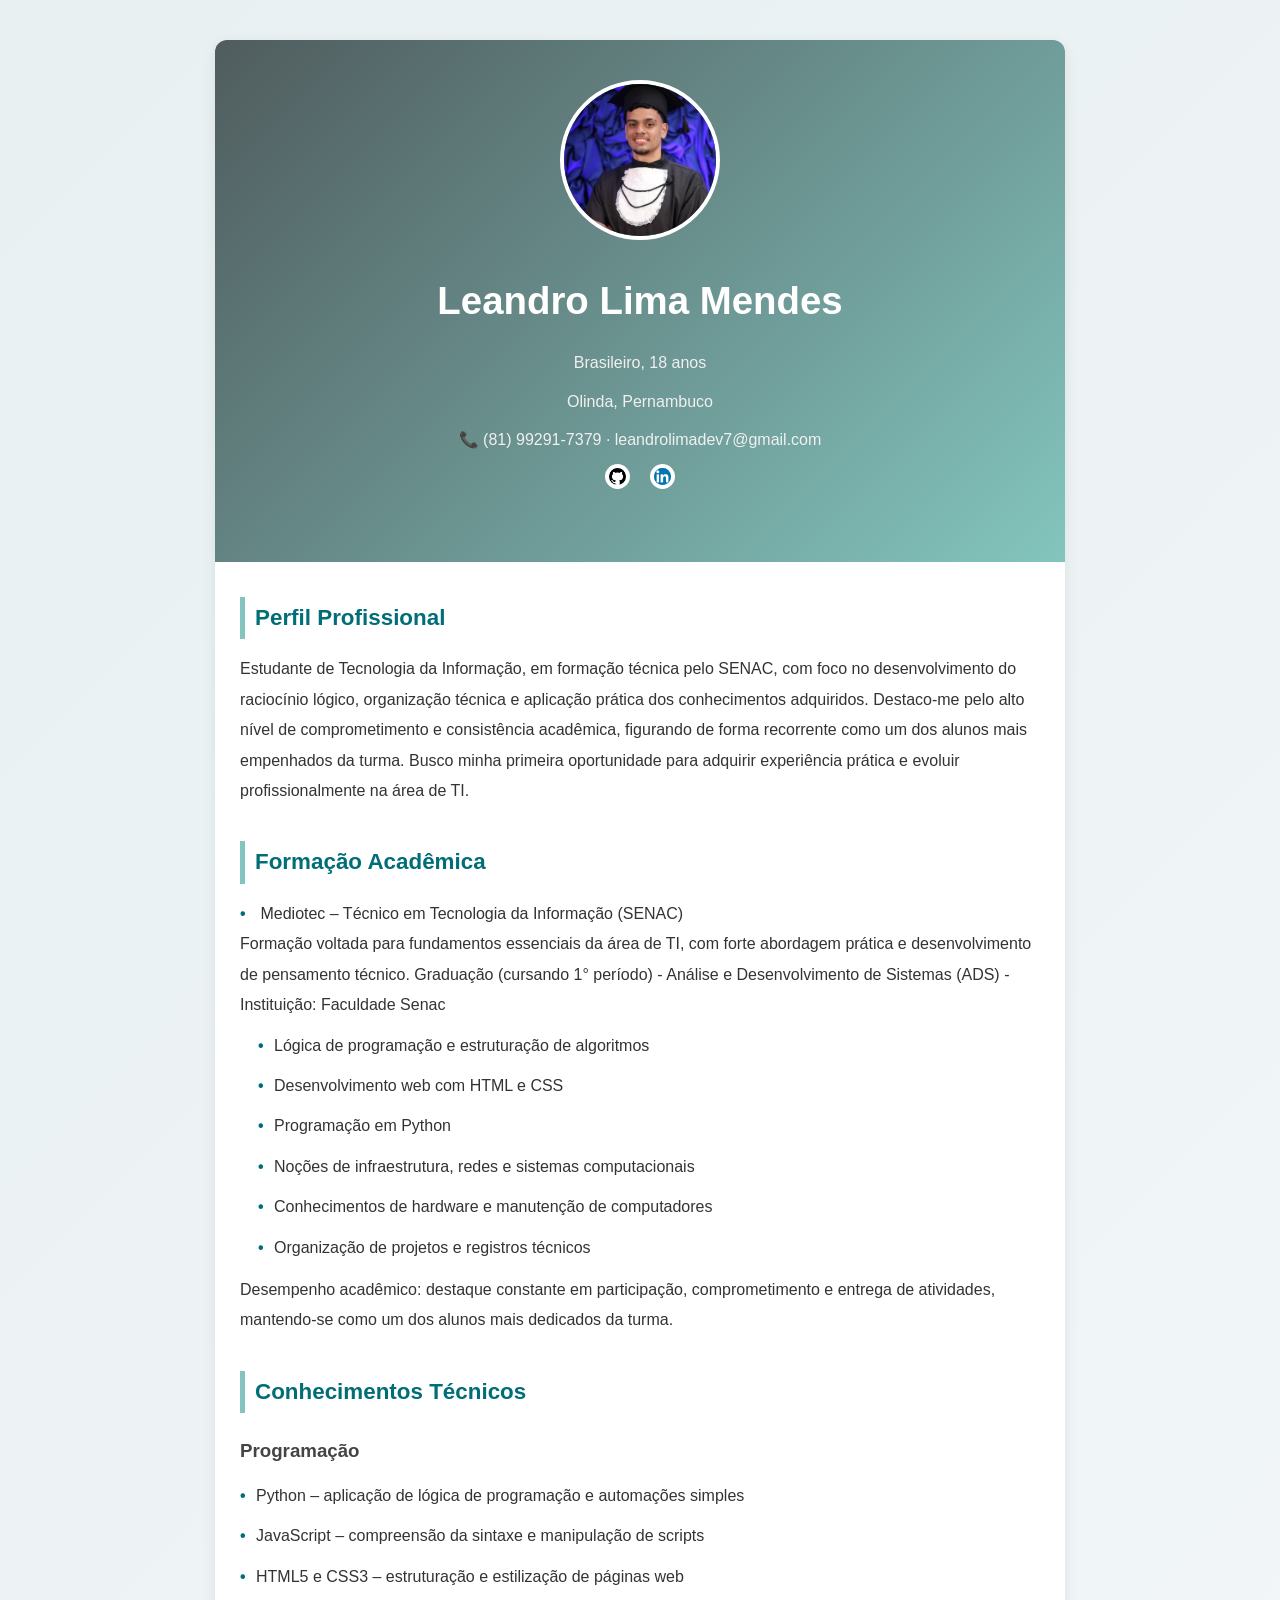
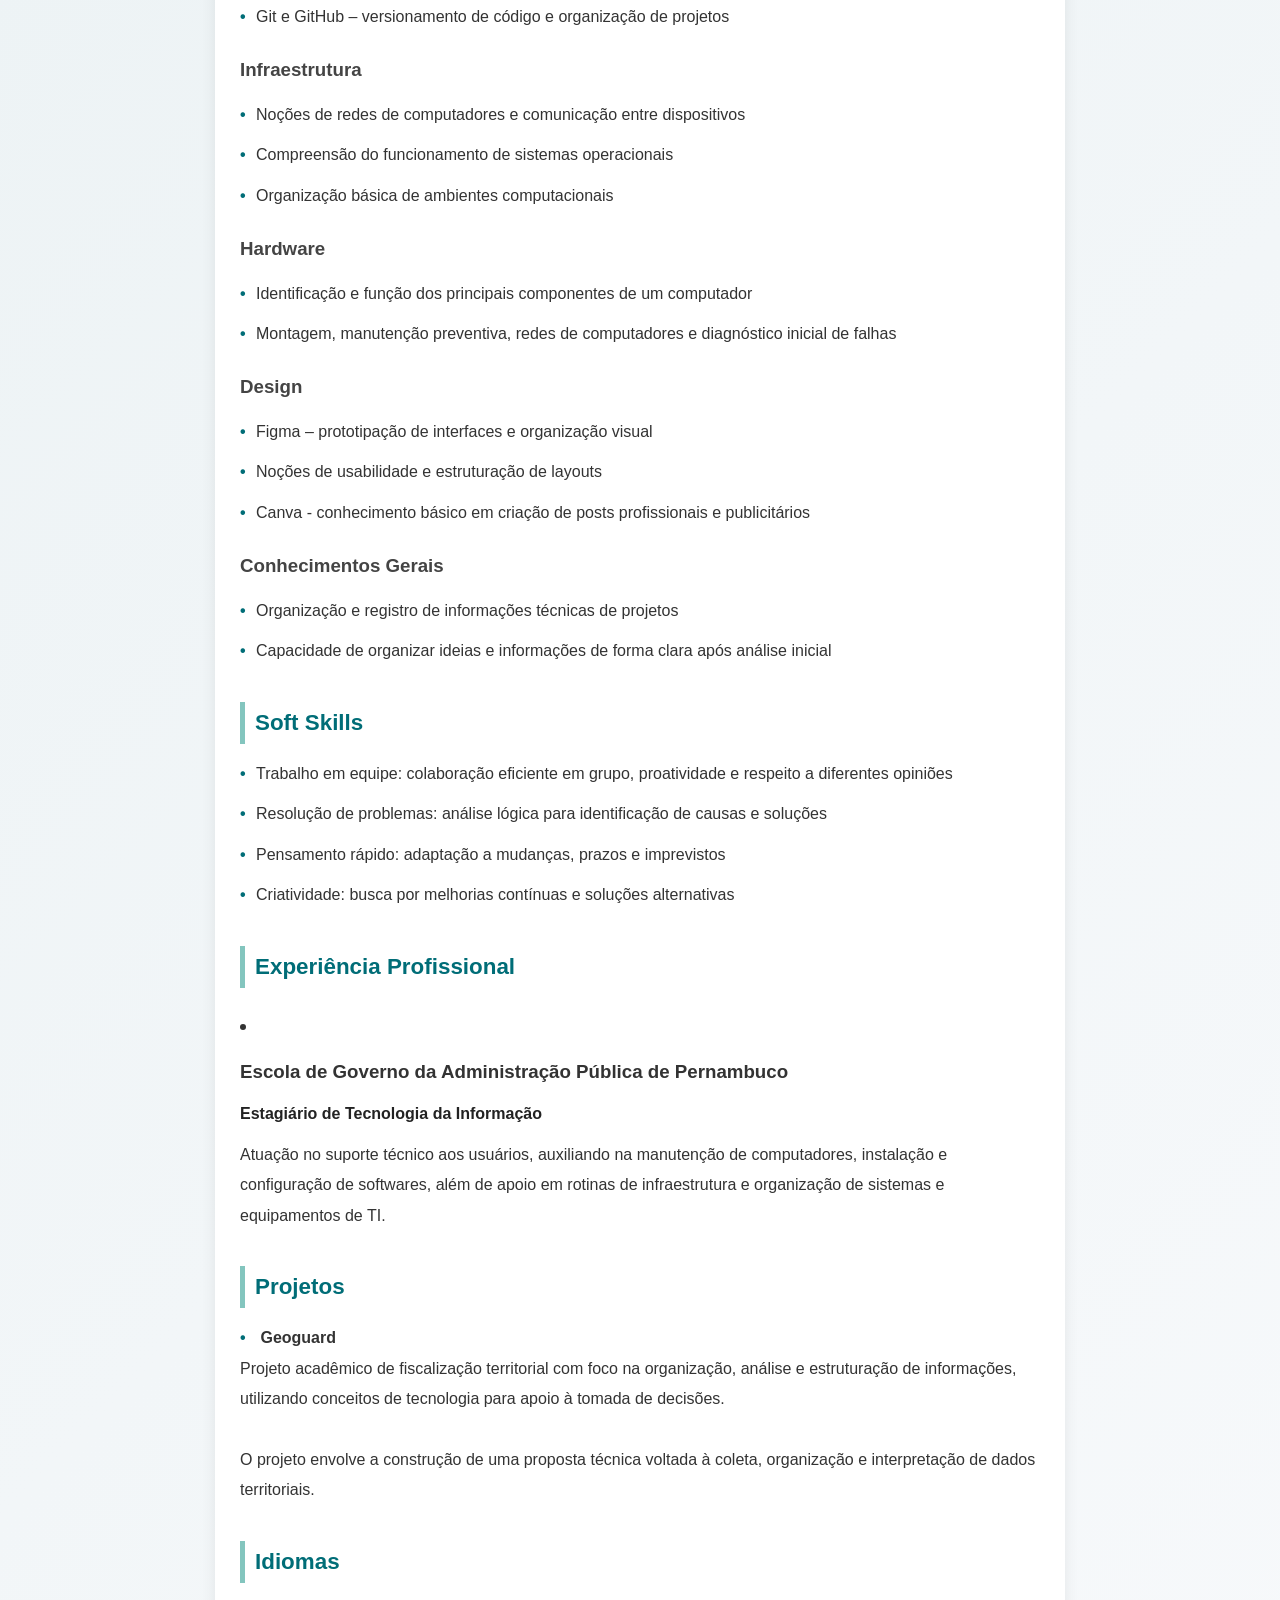
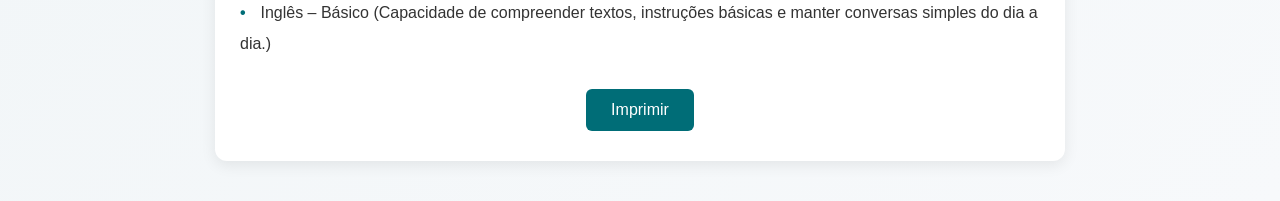
==== index.html @ 8a395a92 "Add files via upload" ====
<!DOCTYPE html>
<html lang="pt-br">
<head>
    <meta charset="UTF-8">
    <meta name="viewport" content="width=device-width, initial-scale=1.0">
    <title>Currículo - Leandro Lima Mendes</title>
    <link rel="stylesheet" href="./style.css">
</head>

<body>

<div class="container">

<header class="header">
    <img src="./foto-curriculo2.jpg" alt="Foto de perfil" width="200px">

    <h1>Leandro Lima Mendes</h1>

    <p>Brasileiro, 18 anos</p>
    <p>Olinda, Pernambuco</p>
    <p>📞 (81) 99291-7379 · leandrolimadev7@gmail.com</p>

    <p class="social-links">
        <a href="https://github.com/LeandroLimaMendes" target="_blank">
            <img src="./github_logo.png" alt="GitHub" width="20px">
        </a>

        <a href="https://www.linkedin.com/in/leandro-lima-mendes" target="_blank">
            <img src="./linkedin_logo.png" alt="LinkedIn" width="20px">
        </a>
    </p>

</header>


<main>

<h2>Perfil Profissional</h2>

<p>
Estudante de Tecnologia da Informação, em formação técnica pelo SENAC,
com foco no desenvolvimento do raciocínio lógico, organização técnica
e aplicação prática dos conhecimentos adquiridos. Destaco-me pelo alto nível de comprometimento e consistência acadêmica,
figurando de forma recorrente como um dos alunos mais empenhados da turma.
Busco minha primeira oportunidade para adquirir experiência prática
e evoluir profissionalmente na área de TI.
</p>


<h2>Formação Acadêmica</h2>

<ul>

<li>

Mediotec – Técnico em Tecnologia da Informação (SENAC)<br>

Formação voltada para fundamentos essenciais da área de TI,
com forte abordagem prática e desenvolvimento de pensamento técnico.

Graduação (cursando 1° período) - Análise e
Desenvolvimento de Sistemas (ADS) - Instituição: Faculdade
Senac

<ul>

<li>Lógica de programação e estruturação de algoritmos</li>
<li>Desenvolvimento web com HTML e CSS</li>
<li>Programação em Python</li>
<li>Noções de infraestrutura, redes e sistemas computacionais</li>
<li>Conhecimentos de hardware e manutenção de computadores</li>
<li>Organização de projetos e registros técnicos</li>

</ul>

<p>
Desempenho acadêmico: destaque constante em participação,
comprometimento e entrega de atividades,
mantendo-se como um dos alunos mais dedicados da turma.
</p>

</li>

</ul>


<h2>Conhecimentos Técnicos</h2>


<h3>Programação</h3>

<ul>

<li>Python – aplicação de lógica de programação e automações simples</li>
<li>JavaScript – compreensão da sintaxe e manipulação de scripts</li>
<li>HTML5 e CSS3 – estruturação e estilização de páginas web</li>
<li>Git e GitHub – versionamento de código e organização de projetos</li>

</ul>


<h3>Infraestrutura</h3>

<ul>

<li>Noções de redes de computadores e comunicação entre dispositivos</li>
<li>Compreensão do funcionamento de sistemas operacionais</li>
<li>Organização básica de ambientes computacionais</li>

</ul>


<h3>Hardware</h3>

<ul>

<li>Identificação e função dos principais componentes de um computador</li>
<li>Montagem, manutenção preventiva, redes de computadores e diagnóstico inicial de falhas</li>

</ul>


<h3>Design</h3>

<ul>

<li>Figma – prototipação de interfaces e organização visual</li>
<li>Noções de usabilidade e estruturação de layouts</li>
<li>Canva - conhecimento básico em criação de posts profissionais e publicitários</li>

</ul>


<h3>Conhecimentos Gerais</h3>

<ul>

<li>Organização e registro de informações técnicas de projetos</li>
<li>Capacidade de organizar ideias e informações de forma clara após análise inicial</li>

</ul>


<h2>Soft Skills</h2>

<ul>

<li>Trabalho em equipe: colaboração eficiente em grupo, proatividade e respeito a diferentes opiniões</li>
<li>Resolução de problemas: análise lógica para identificação de causas e soluções</li>
<li>Pensamento rápido: adaptação a mudanças, prazos e imprevistos</li>
<li>Criatividade: busca por melhorias contínuas e soluções alternativas</li>

</ul>


<h2>Experiência Profissional</h2>

<h3>
<li>
<p>Escola de Governo da Administração Pública de Pernambuco</h3>
    <strong>Estagiário de Tecnologia da Informação</strong>
</p>

<p>
Atuação no suporte técnico aos usuários, auxiliando na manutenção de computadores,
instalação e configuração de softwares, além de apoio em rotinas de infraestrutura
e organização de sistemas e equipamentos de TI.
</p>


<h2>Projetos</h2>

<ul>

<li>

<strong>Geoguard</strong><br>

Projeto acadêmico de fiscalização territorial com foco na organização,
análise e estruturação de informações, utilizando conceitos de tecnologia
para apoio à tomada de decisões.

<br><br>

O projeto envolve a construção de uma proposta técnica voltada à coleta,
organização e interpretação de dados territoriais.

</li>

</ul>


<h2>Idiomas</h2>

<ul>

<li>
Inglês – Básico (Capacidade de compreender textos, instruções básicas e manter conversas simples do dia a dia.)
</li>

</ul>


<div class="button">
<button id="btn-print">Imprimir</button>
</div>

</main>

</div>

<script src="script.js"></script>

</body>
</html>
---- style.css ----
* {
    margin: 0;
    padding: 0;
    box-sizing: border-box;
}

body {
    font-family: "Poppins", Arial, sans-serif;
    background: linear-gradient(135deg, #e8f0f2, #f7f9fb);
    color: #222;
    line-height: 1.9; /* AUMENTADO */
    display: flex;
    justify-content: center;
    align-items: flex-start;
    min-height: 100vh;
    padding: 40px 15px;
}

.container {
    background-color: #ffffff;
    width: 100%;
    max-width: 850px;
    border-radius: 12px;
    box-shadow: 0 4px 15px rgba(0,0,0,0.08);
    overflow: hidden;
    padding-bottom: 30px;
    transition: 0.3s ease;
}

.container:hover {
    box-shadow: 0 6px 20px rgba(0,0,0,0.12);
}

.header {
    text-align: center;
    padding: 40px 20px;
    background: linear-gradient(135deg, #505c5e, #83c5be);
    color: white;
}

.header img {
    width: 160px;
    height: 160px;
    border-radius: 50%;
    object-fit: cover;
    border: 4px solid white;
    margin-bottom: 15px;
    transition: transform 0.3s ease;
}

.header img:hover {
    transform: scale(1.05);
}

.header h1 {
    font-size: 2.4em;
    margin-bottom: 10px;
    font-weight: 700;
    color: #ffffff;
    -webkit-print-color-adjust: exact;
    print-color-adjust: exact;
}

.header p {
    margin: 8px 0;
    font-size: 1em;
    color: #f0f0f0;
    -webkit-print-color-adjust: exact;
    print-color-adjust: exact;
}

.header a {
    margin: 0 8px;
    display: inline-block;
    transition: transform 0.2s ease, opacity 0.3s ease;
}

.header a img {
    width: 25px;
    height: 25px;
}

.header a:hover {
    transform: translateY(-2px);
    opacity: 0.8;
}

main {
    padding: 0 25px;
}

h2 {
    color: #006d77;
    border-left: 5px solid #83c5be;
    padding-left: 10px;
    margin: 35px 0 15px 0;
    font-size: 1.4em;
}

h3 {
    margin-top: 20px;
    color: #444;
}

p, li {
    font-size: 1em;
    color: #333;
    margin: 10px 0; /* AUMENTADO */
}

ul {
    list-style: none;
    margin: 12px 0;
    padding-left: 0;
}

ul ul {
    margin-top: 8px;
    padding-left: 18px;
}

ul li::before {
    content: "•";
    color: #006d77;
    font-weight: bold;
    display: inline-block;
    width: 16px;
}

[data-share-badge-id] {
    margin: 10px;
    display: inline-block;
}

.button {
    text-align: center;
    margin-top: 30px;
}

#btn-print {
    background-color: #006d77;
    color: white;
    border: none;
    padding: 12px 25px;
    border-radius: 6px;
    font-size: 1em;
    cursor: pointer;
    transition: background 0.3s ease;
}

#btn-print:hover {
    background-color: #0a9396;
}

@media print {
    body {
        background: white;
        -webkit-print-color-adjust: exact;
        print-color-adjust: exact;
    }

    .button {
        display: none;
    }

    .container {
        box-shadow: none;
        border: none;
    }

    .header {
        background: #006d77 !important;
        color: white !important;
        -webkit-print-color-adjust: exact;
        print-color-adjust: exact;
    }

    .header h1 {
        color: #ffffff !important;
    }
}

@media (max-width: 600px) {
    .header img {
        width: 120px;
        height: 120px;
    }

    .header h1 {
        font-size: 1.8em;
    }

    h2 {
        font-size: 1.2em;
    }

    p, li {
        font-size: 0.95em;
    }
}
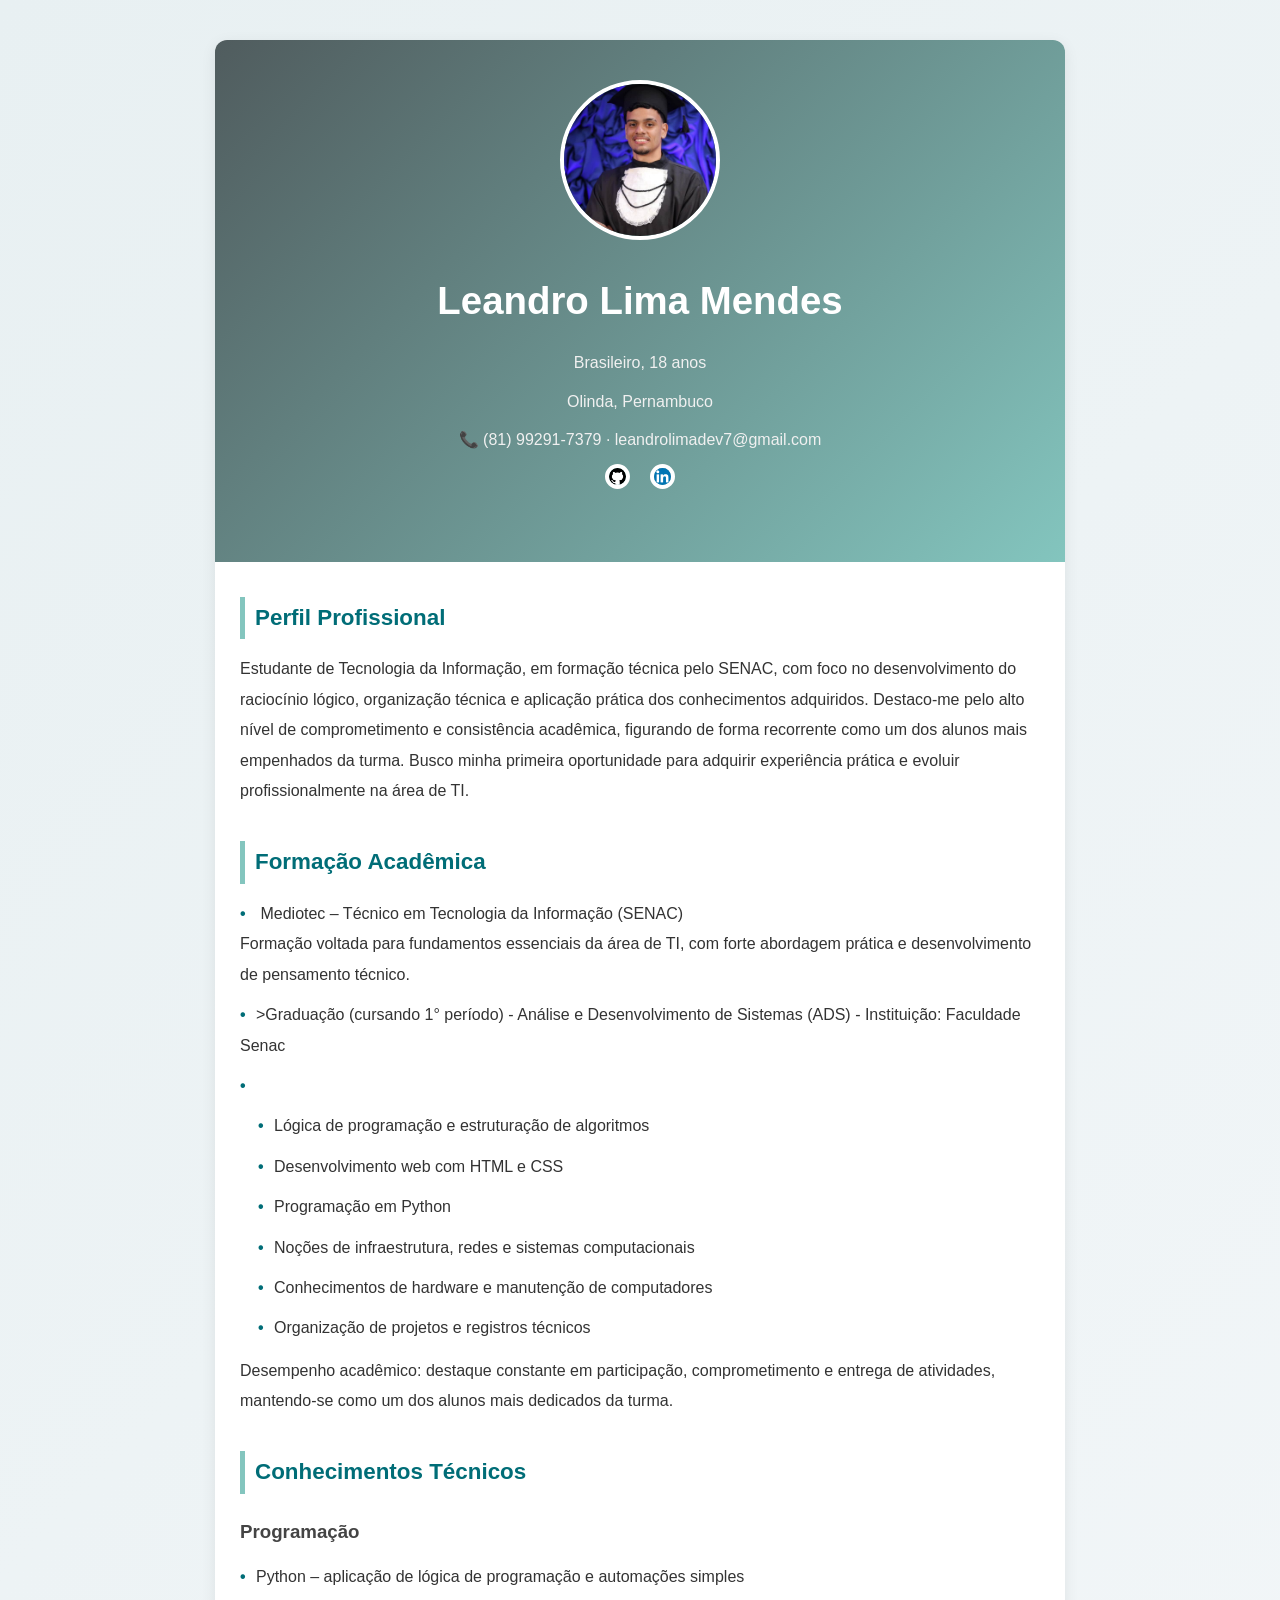
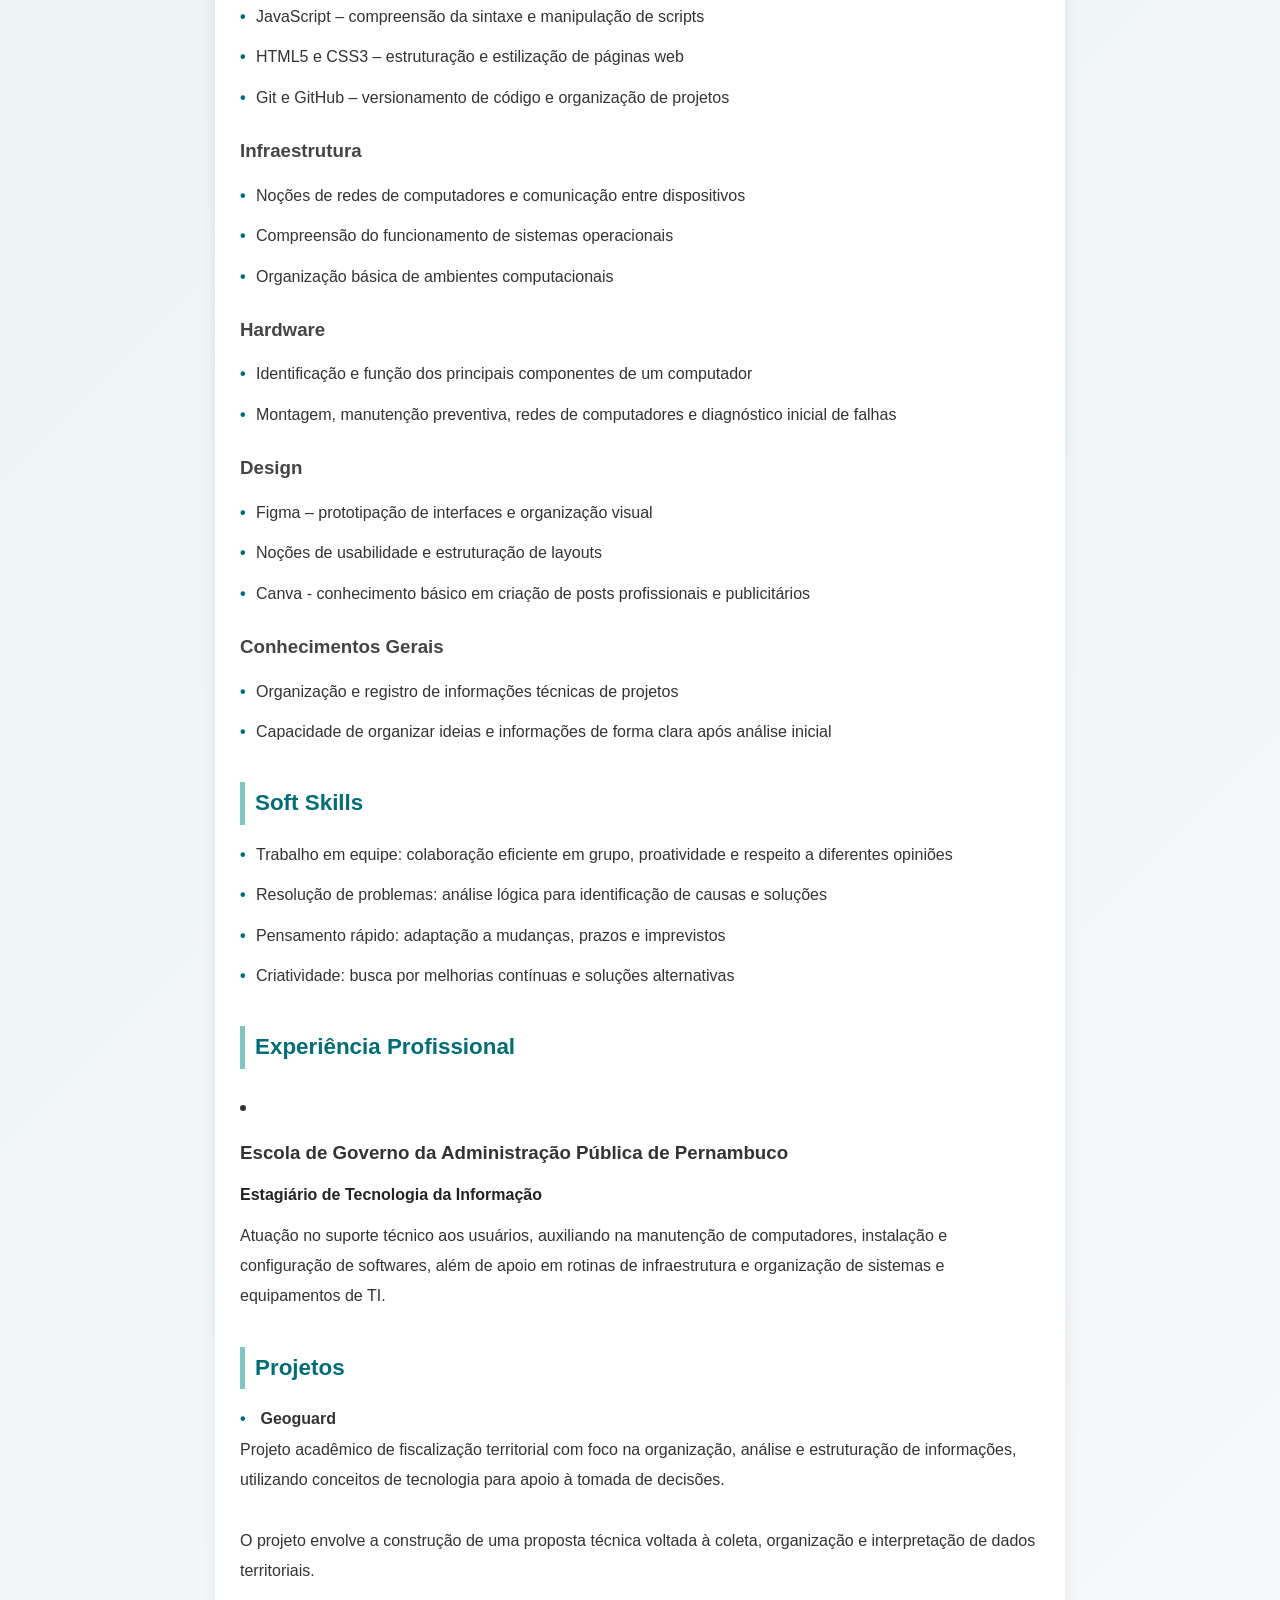
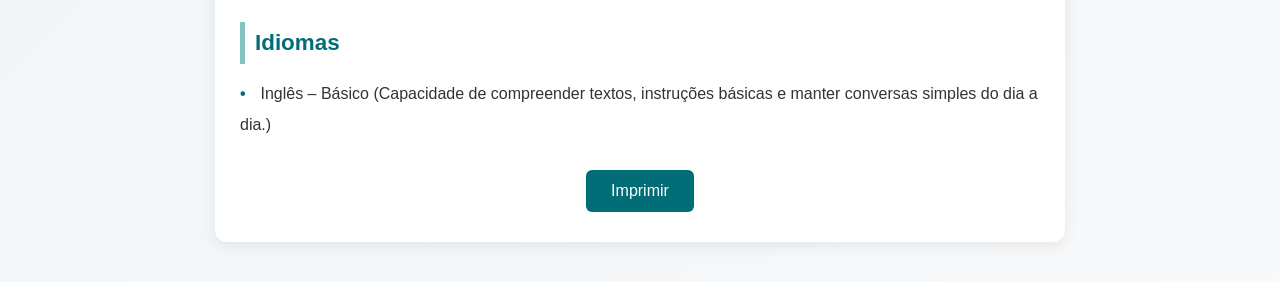
==== commit ae854ffd: "Add files via upload" ====
--- a/index.html
+++ b/index.html
@@ -58,9 +58,9 @@
 Formação voltada para fundamentos essenciais da área de TI,
 com forte abordagem prática e desenvolvimento de pensamento técnico.
 
-Graduação (cursando 1° período) - Análise e
+<li>>Graduação (cursando 1° período) - Análise e
 Desenvolvimento de Sistemas (ADS) - Instituição: Faculdade
-Senac
+Senac<li>
 
 <ul>
 
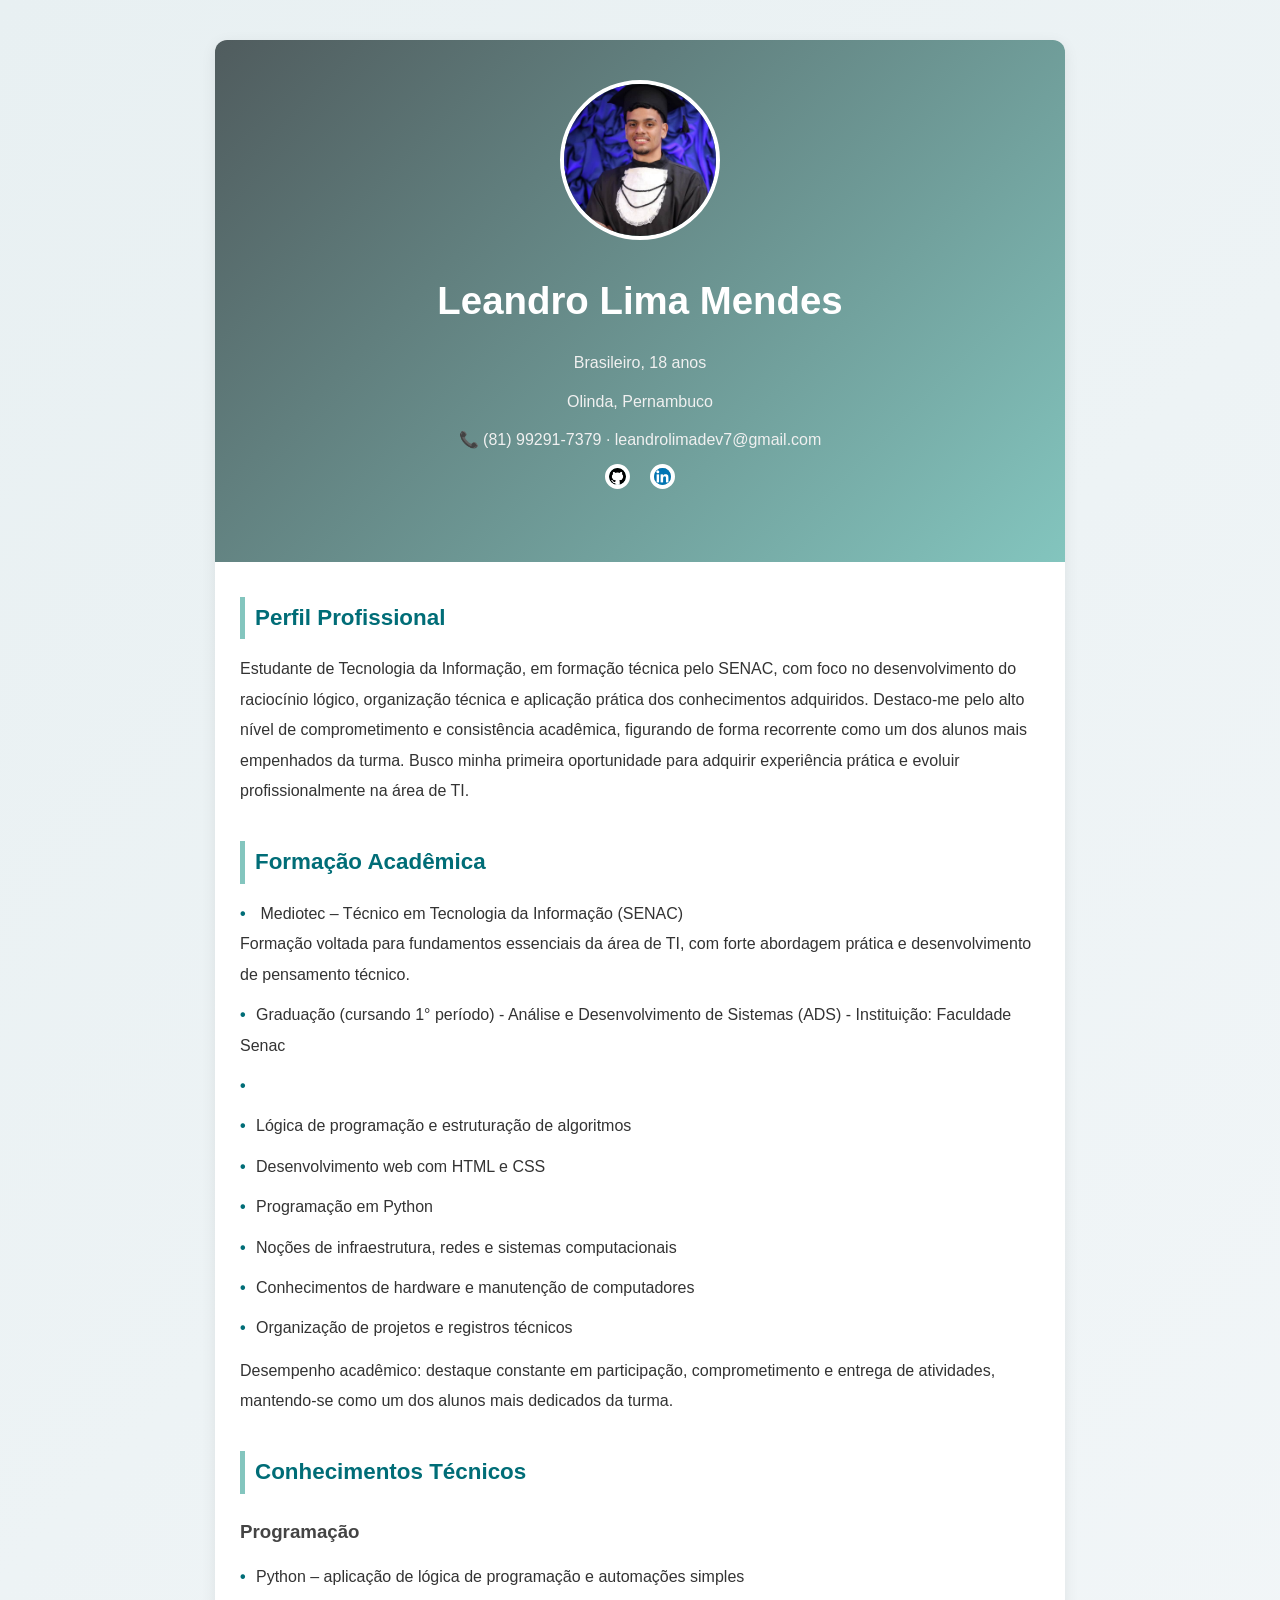
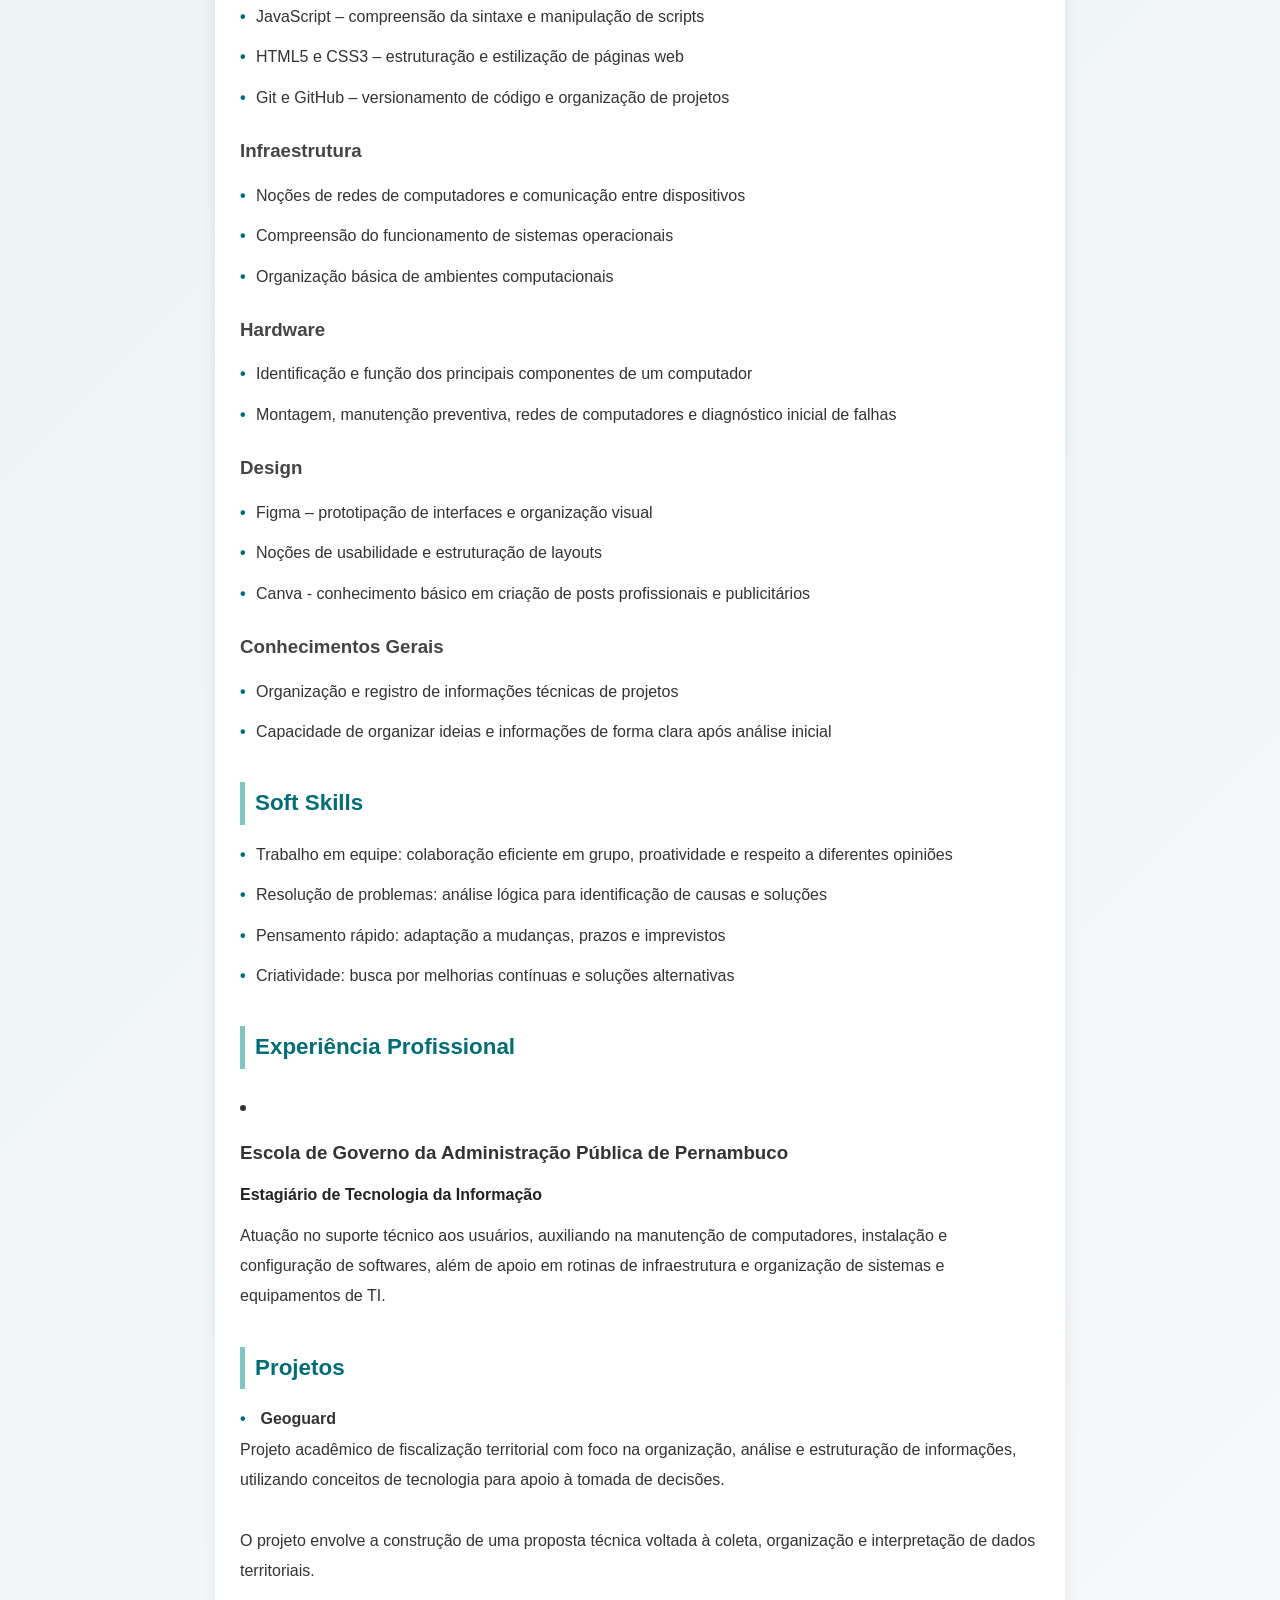
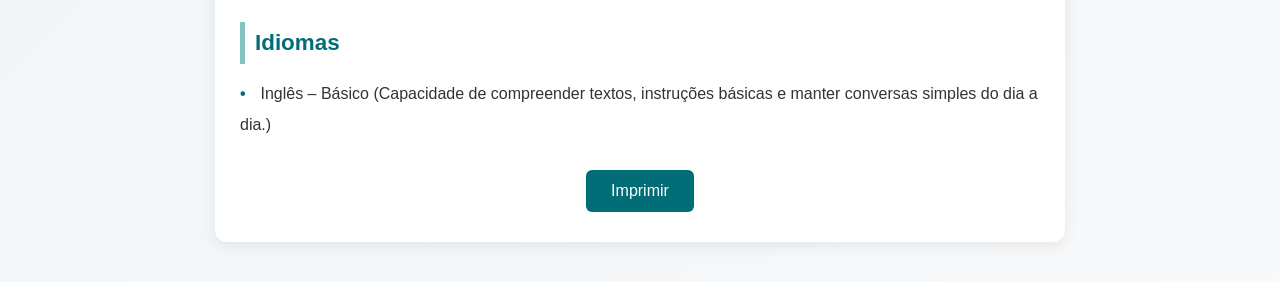
==== commit 4617d114: "Add files via upload" ====
--- a/index.html
+++ b/index.html
@@ -58,11 +58,10 @@
 Formação voltada para fundamentos essenciais da área de TI,
 com forte abordagem prática e desenvolvimento de pensamento técnico.
 
-<li>>Graduação (cursando 1° período) - Análise e
+<li>Graduação (cursando 1° período) - Análise e
 Desenvolvimento de Sistemas (ADS) - Instituição: Faculdade
 Senac<li>
 
-<ul>
 
 <li>Lógica de programação e estruturação de algoritmos</li>
 <li>Desenvolvimento web com HTML e CSS</li>
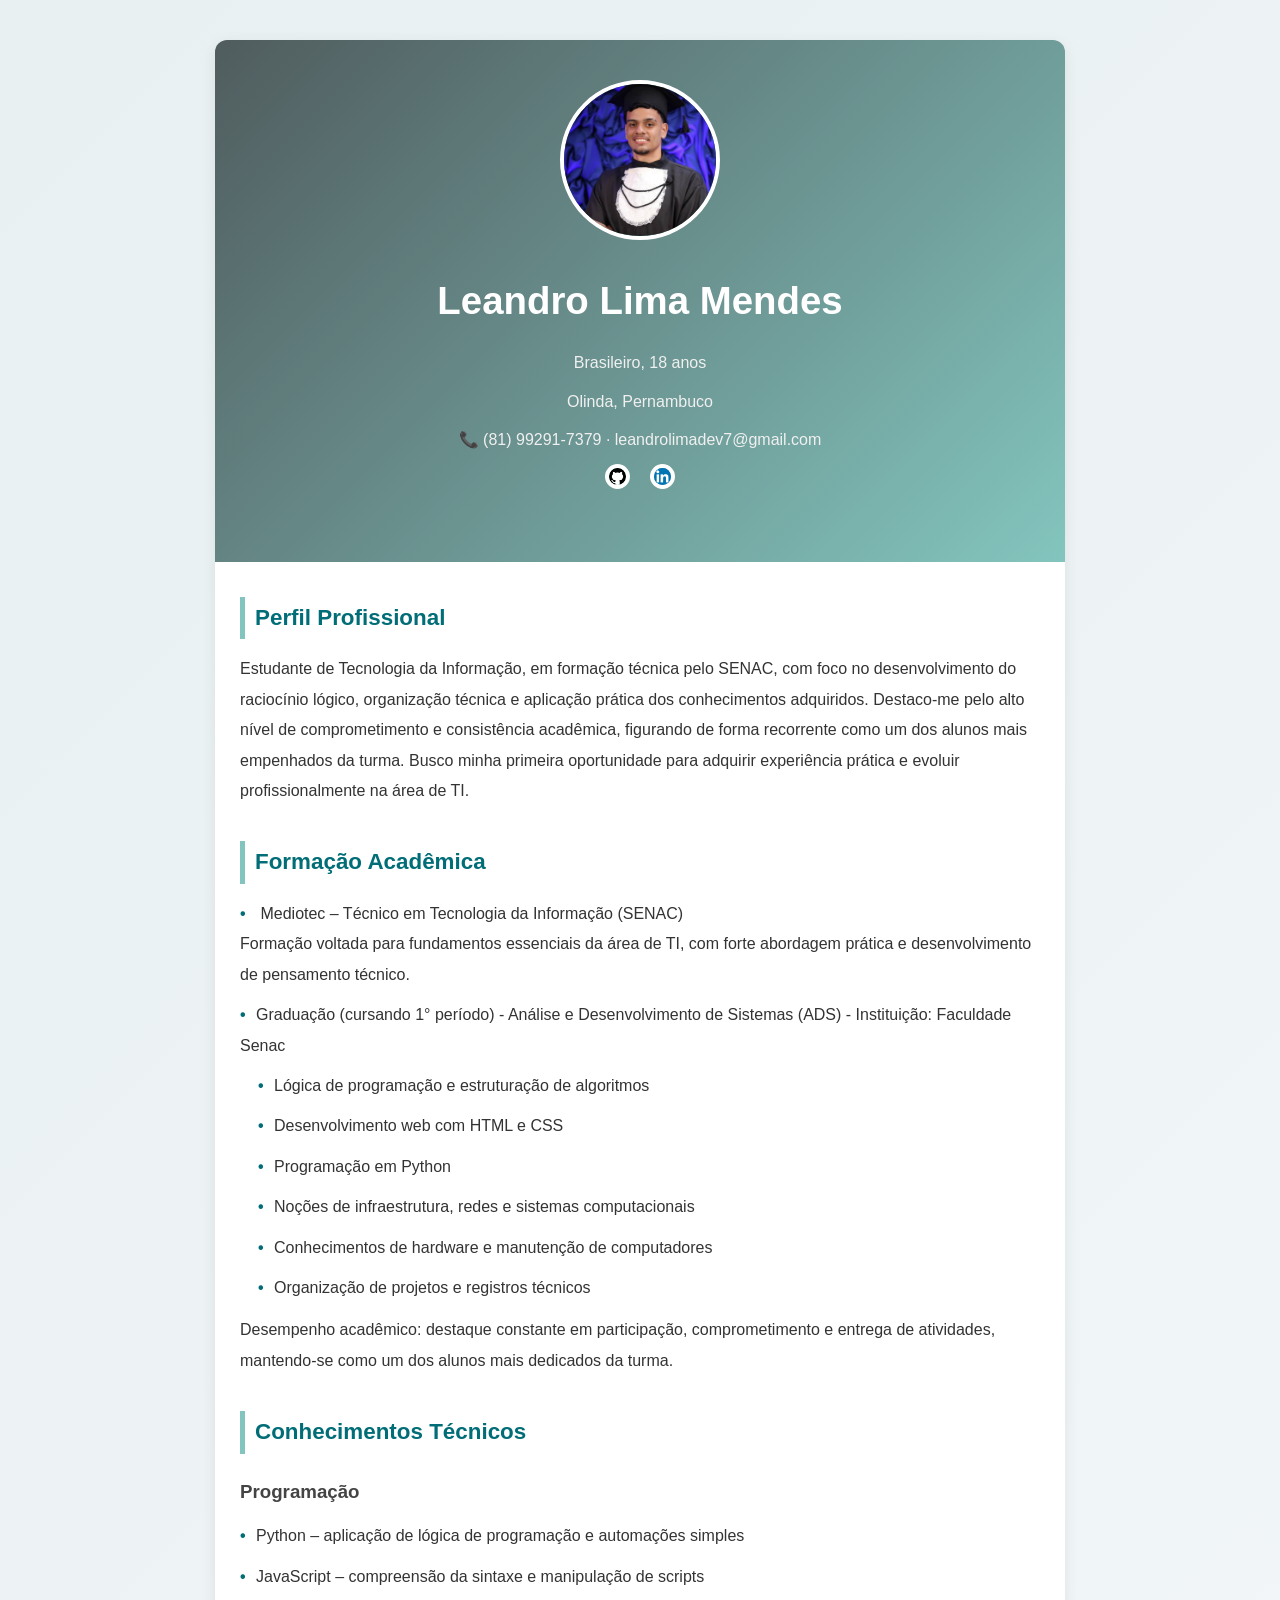
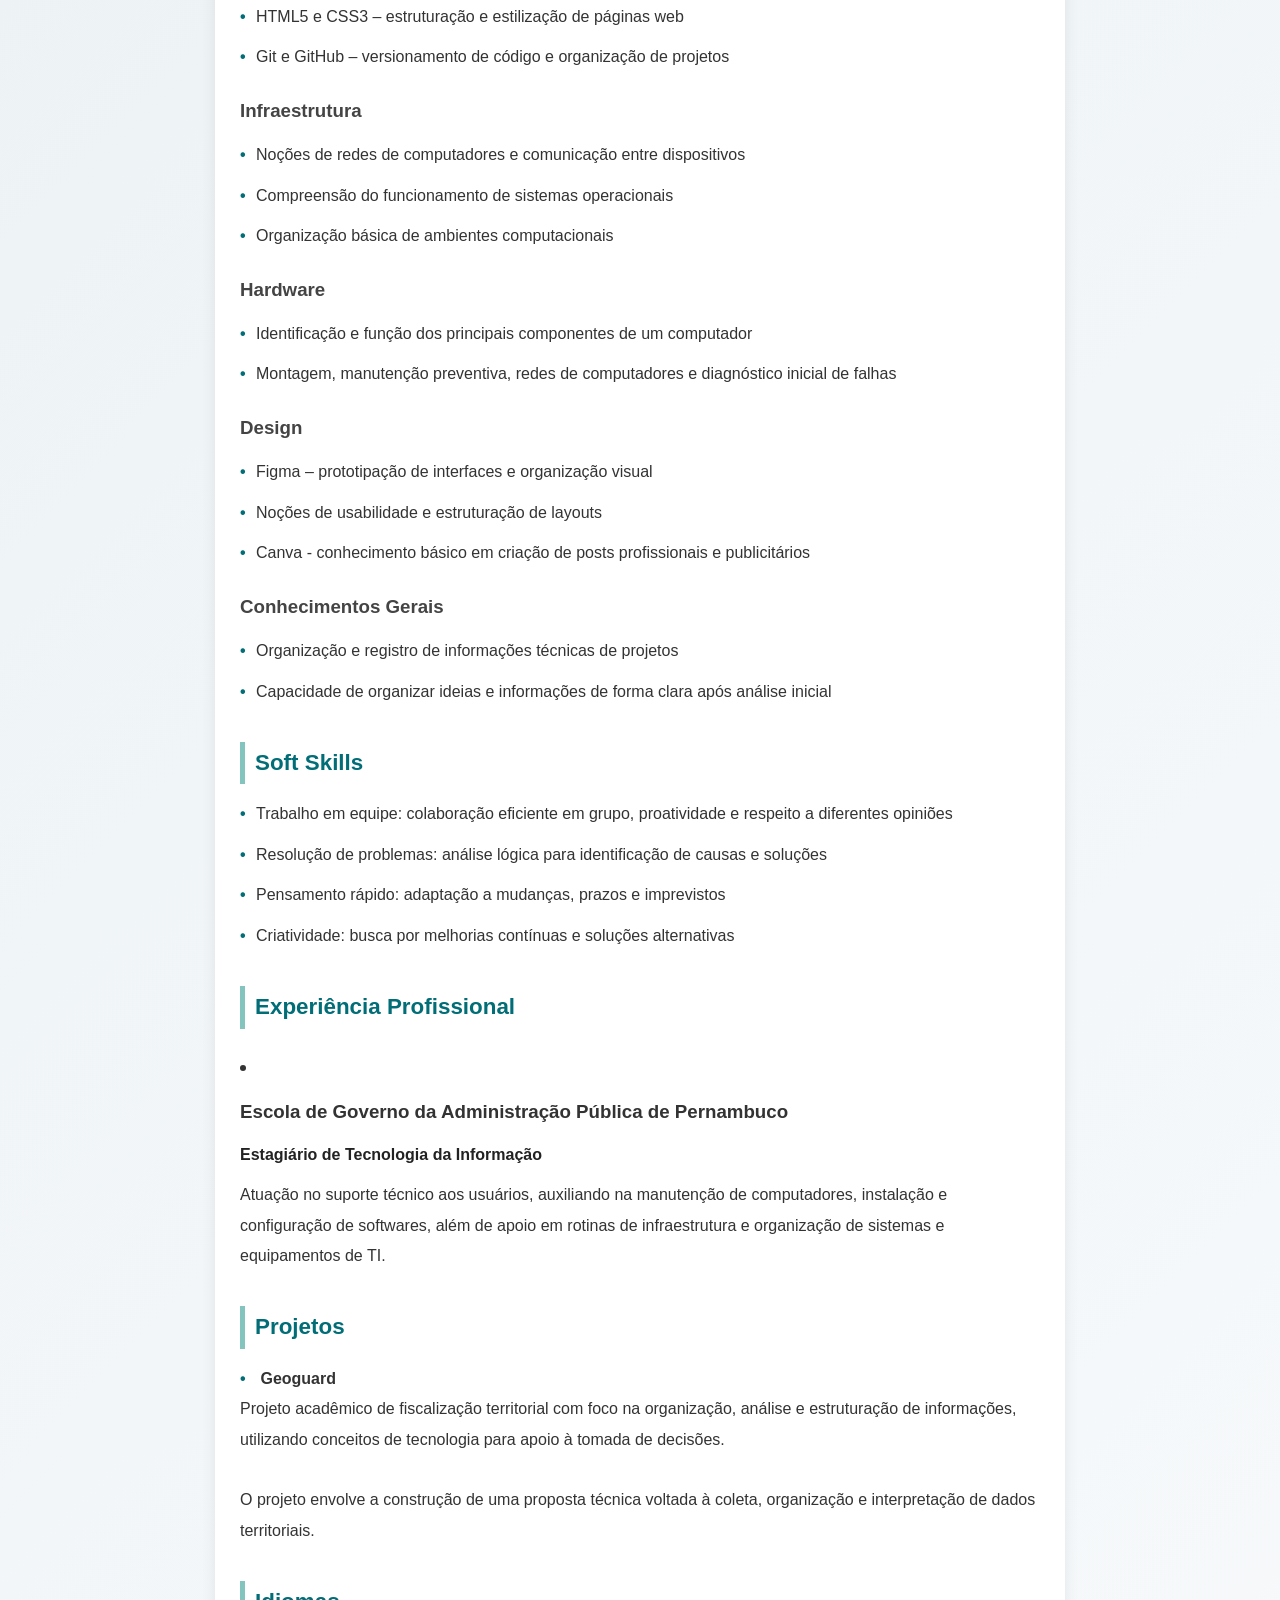
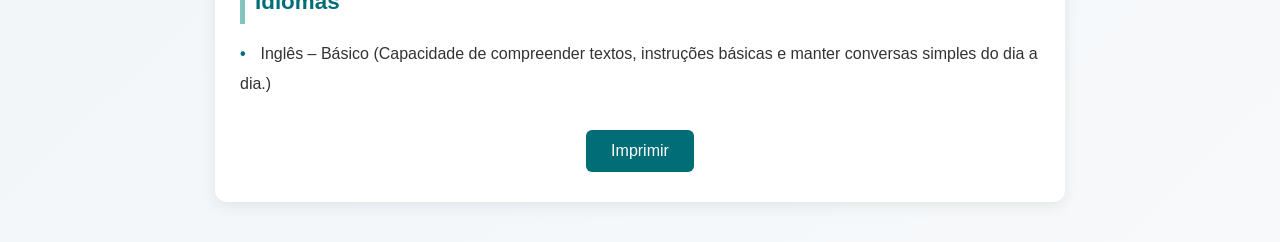
==== commit dc0852a6: "Add files via upload" ====
--- a/index.html
+++ b/index.html
@@ -60,7 +60,9 @@
 
 <li>Graduação (cursando 1° período) - Análise e
 Desenvolvimento de Sistemas (ADS) - Instituição: Faculdade
-Senac<li>
+Senac
+
+<ul>
 
 
 <li>Lógica de programação e estruturação de algoritmos</li>
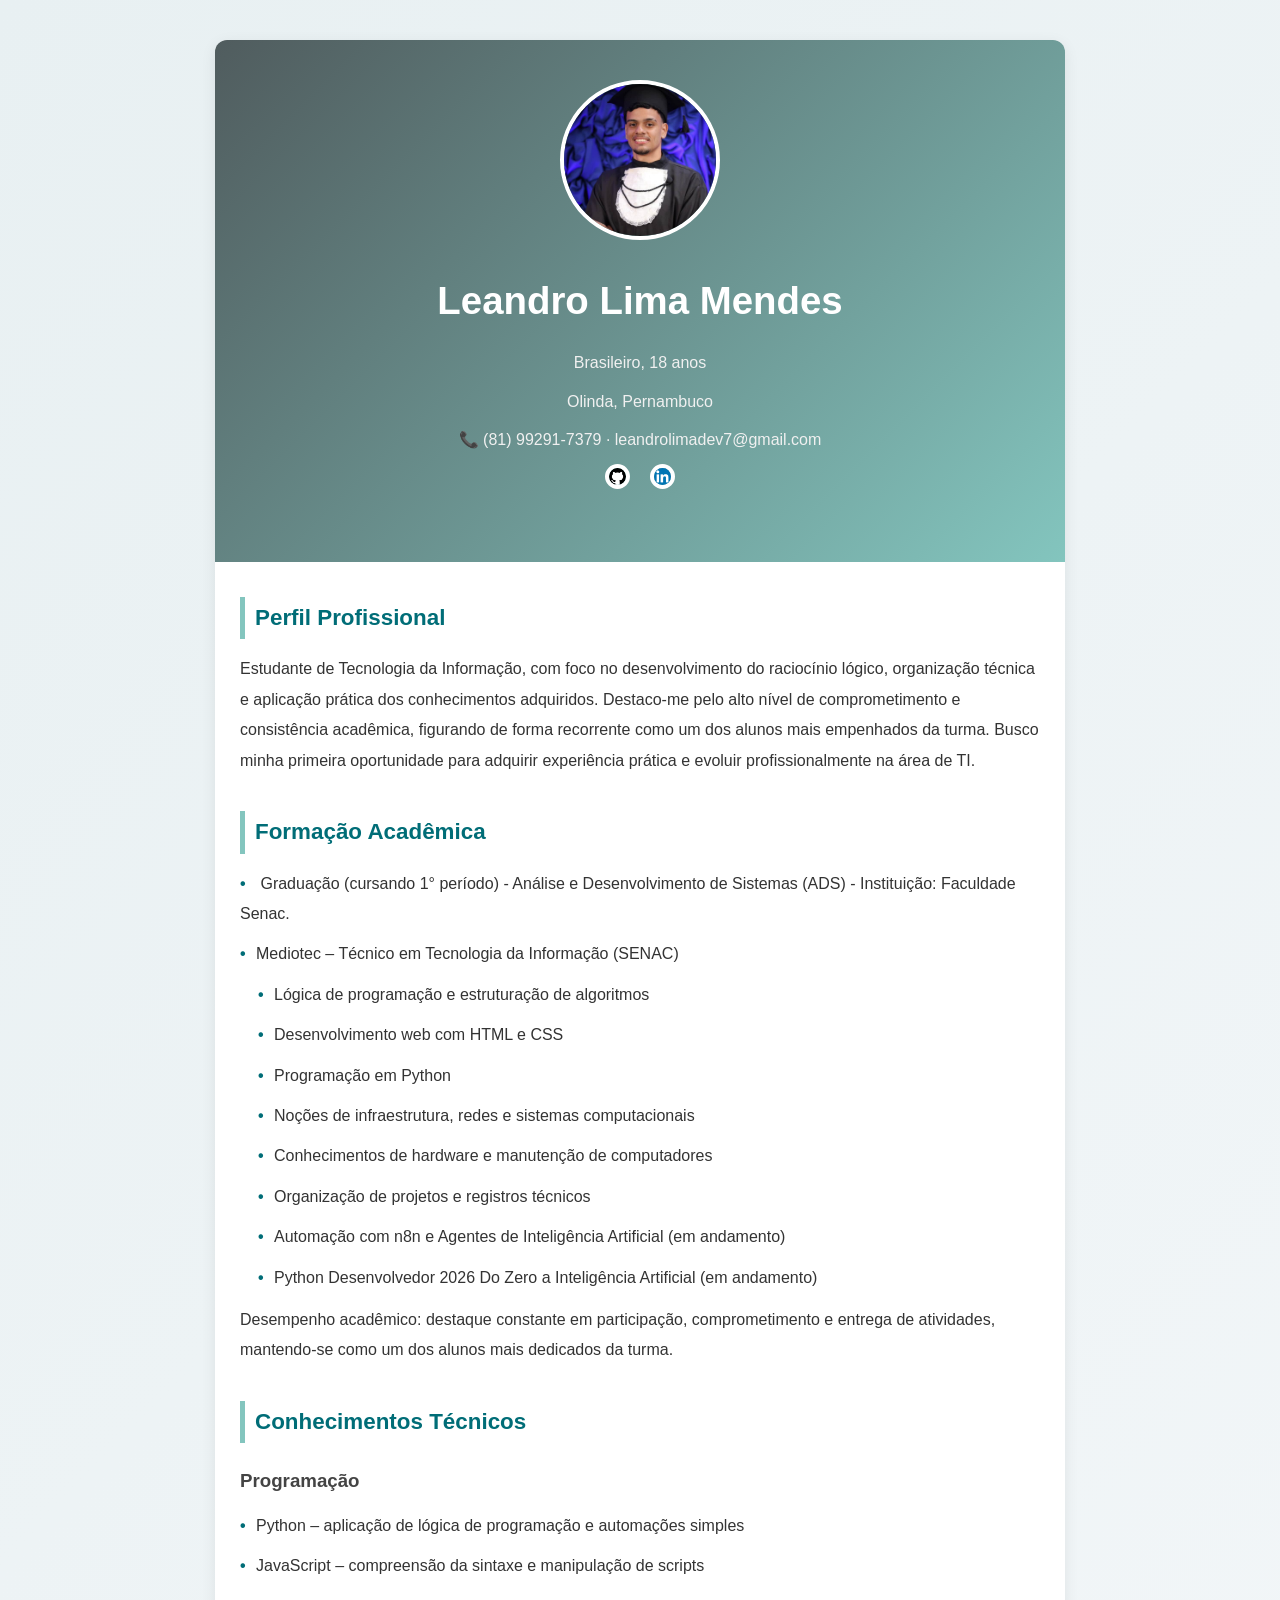
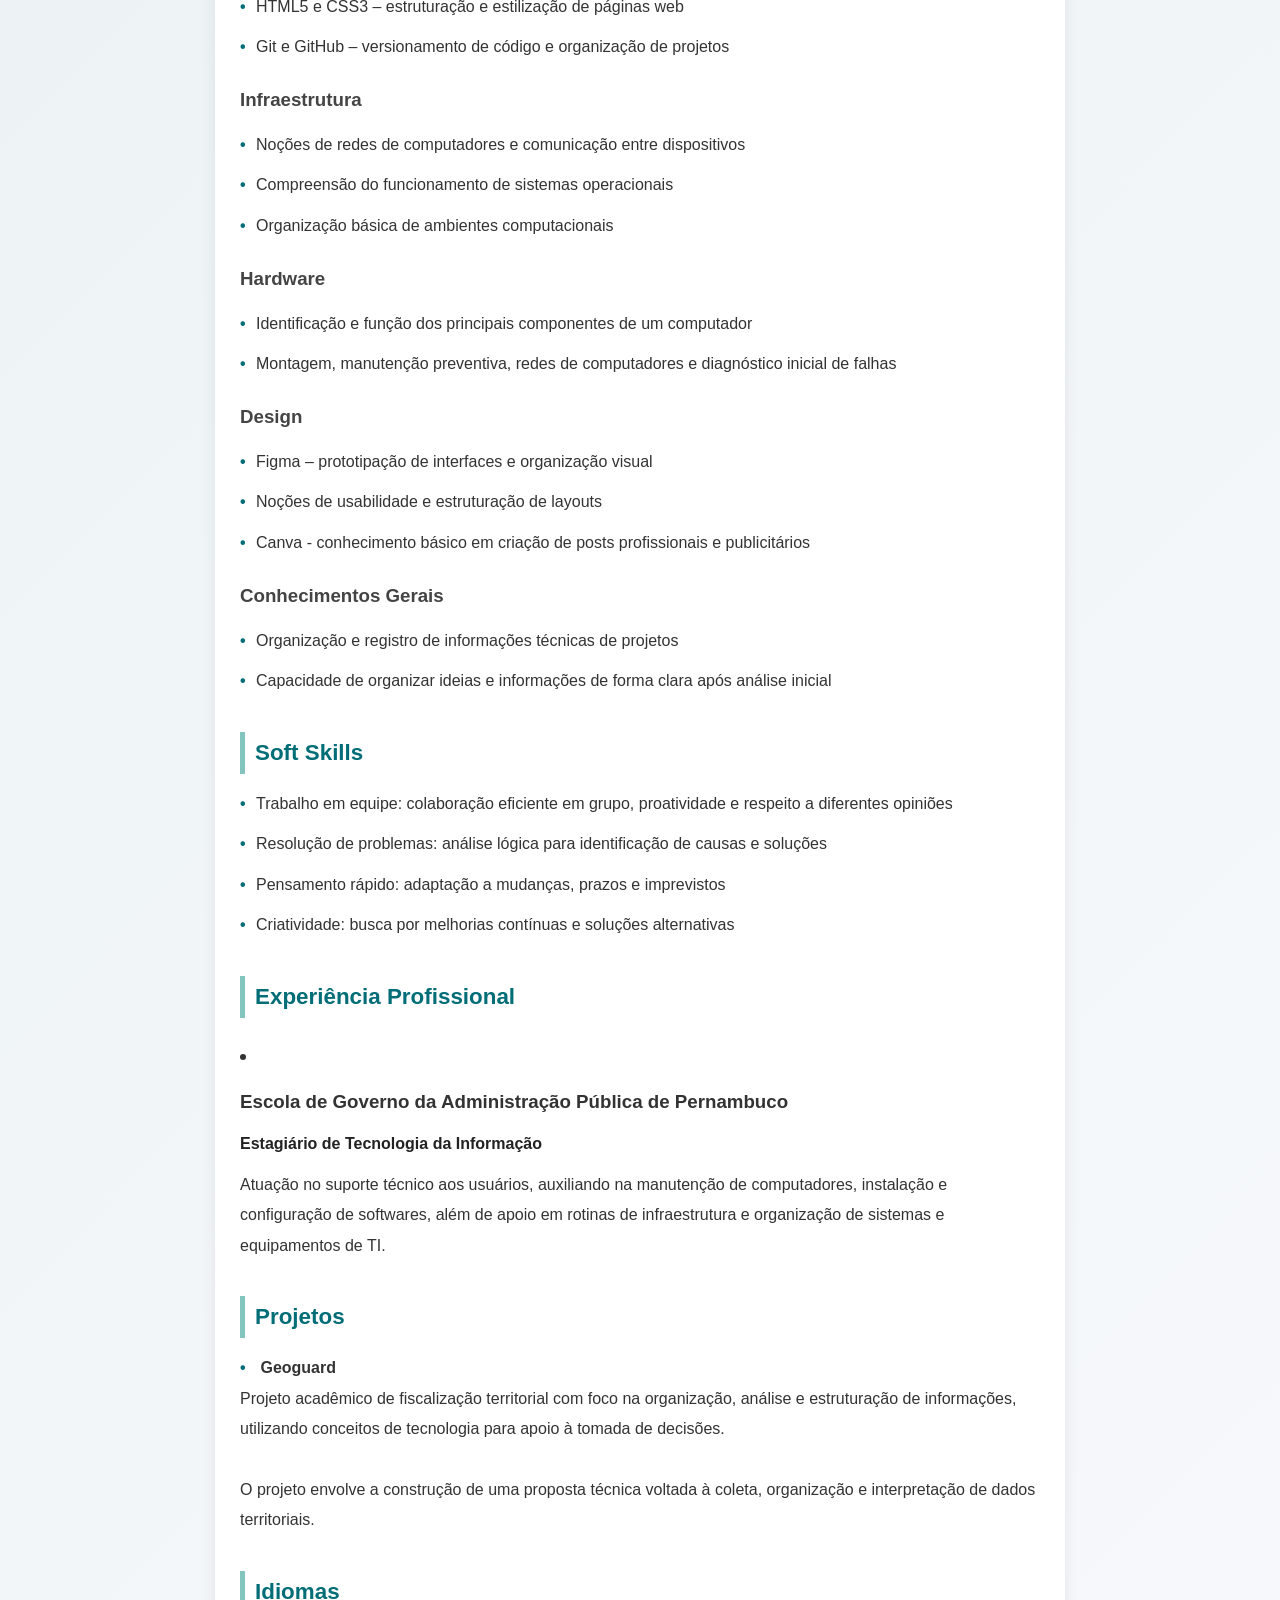
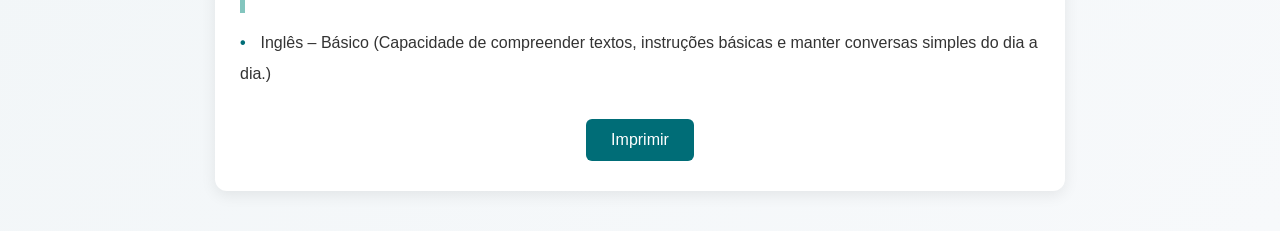
==== commit ed9d6941: "Add files via upload" ====
--- a/index.html
+++ b/index.html
@@ -38,8 +38,7 @@
 <h2>Perfil Profissional</h2>
 
 <p>
-Estudante de Tecnologia da Informação, em formação técnica pelo SENAC,
-com foco no desenvolvimento do raciocínio lógico, organização técnica
+Estudante de Tecnologia da Informação, com foco no desenvolvimento do raciocínio lógico, organização técnica
 e aplicação prática dos conhecimentos adquiridos. Destaco-me pelo alto nível de comprometimento e consistência acadêmica,
 figurando de forma recorrente como um dos alunos mais empenhados da turma.
 Busco minha primeira oportunidade para adquirir experiência prática
@@ -53,17 +52,13 @@
 
 <li>
 
-Mediotec – Técnico em Tecnologia da Informação (SENAC)<br>
-
-Formação voltada para fundamentos essenciais da área de TI,
-com forte abordagem prática e desenvolvimento de pensamento técnico.
-
-<li>Graduação (cursando 1° período) - Análise e
+Graduação (cursando 1° período) - Análise e
 Desenvolvimento de Sistemas (ADS) - Instituição: Faculdade
-Senac
-
-<ul>
-
+Senac.<br>
+
+<li>Mediotec – Técnico em Tecnologia da Informação (SENAC)
+
+<ul>
 
 <li>Lógica de programação e estruturação de algoritmos</li>
 <li>Desenvolvimento web com HTML e CSS</li>
@@ -71,6 +66,8 @@
 <li>Noções de infraestrutura, redes e sistemas computacionais</li>
 <li>Conhecimentos de hardware e manutenção de computadores</li>
 <li>Organização de projetos e registros técnicos</li>
+<li>Automação com n8n e Agentes de Inteligência Artificial (em andamento)</li>
+<li>Python Desenvolvedor 2026 Do Zero a Inteligência Artificial (em andamento) </li>
 
 </ul>
 
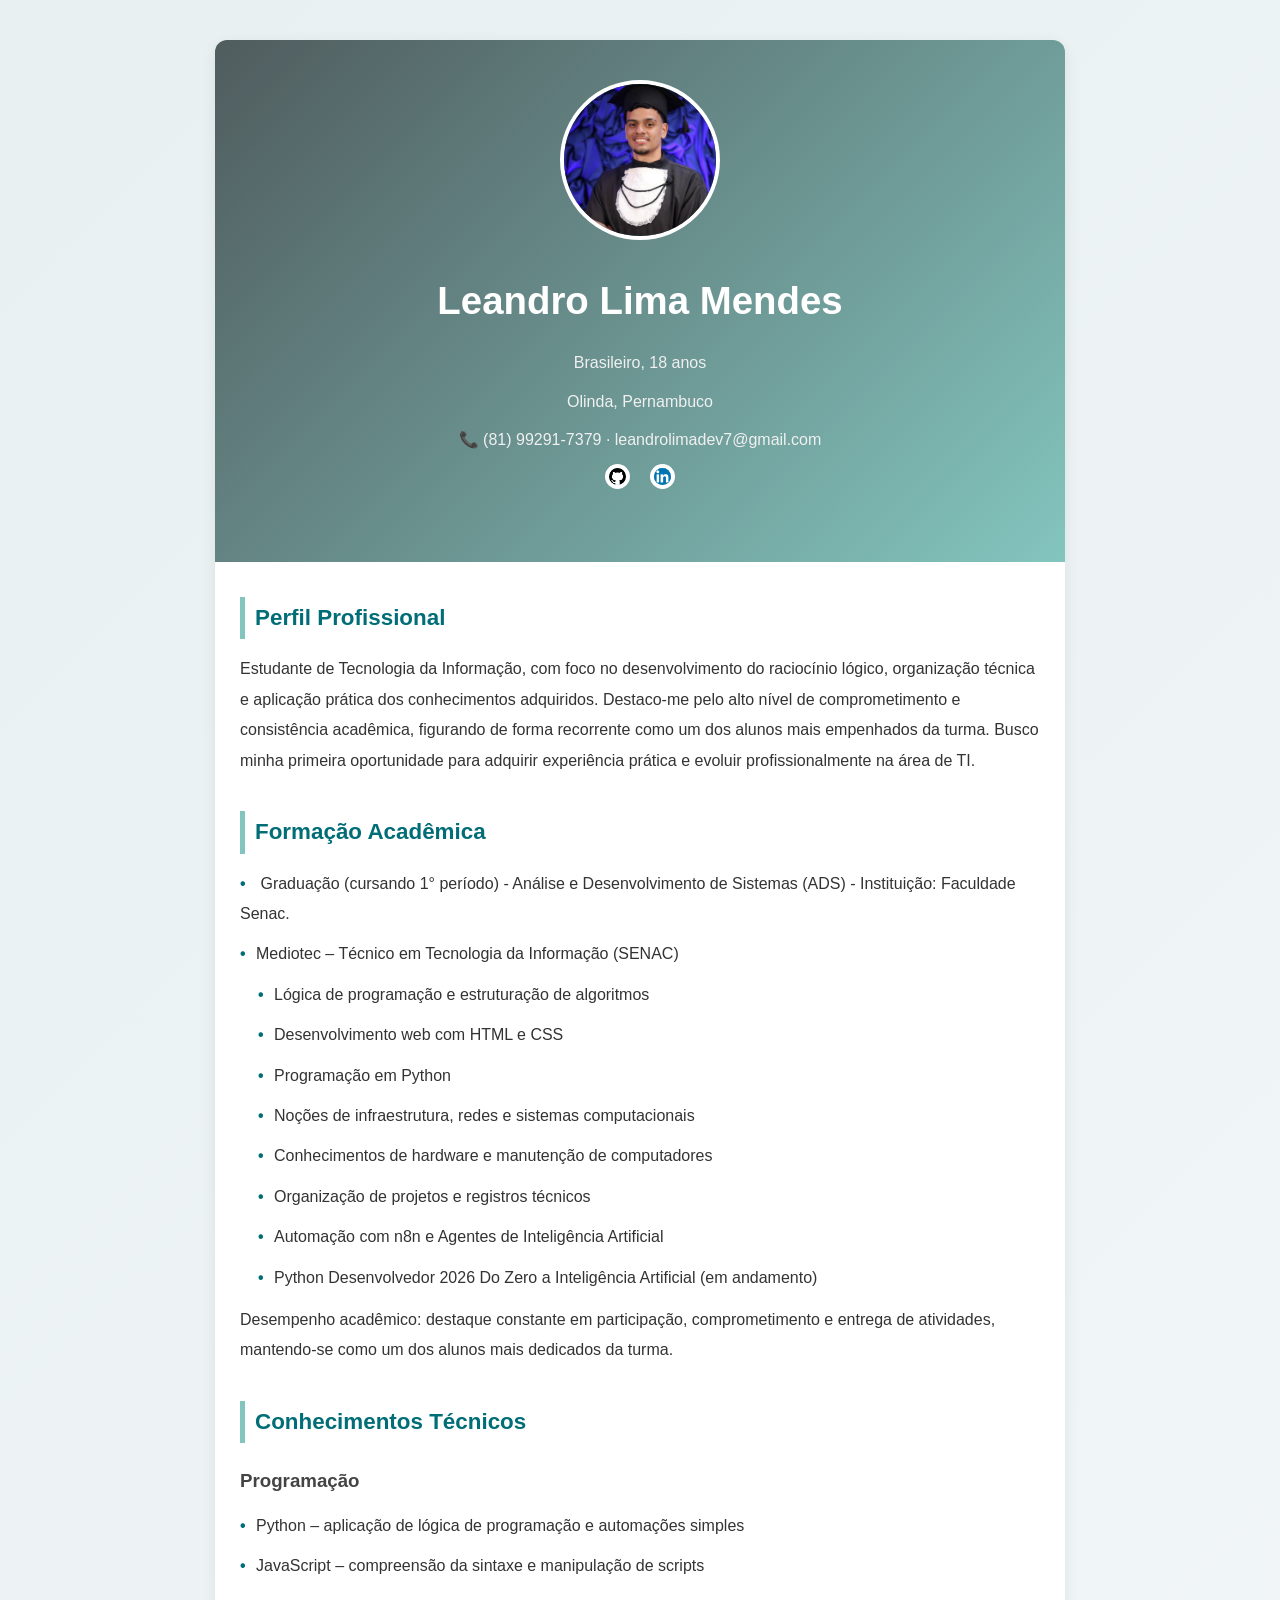
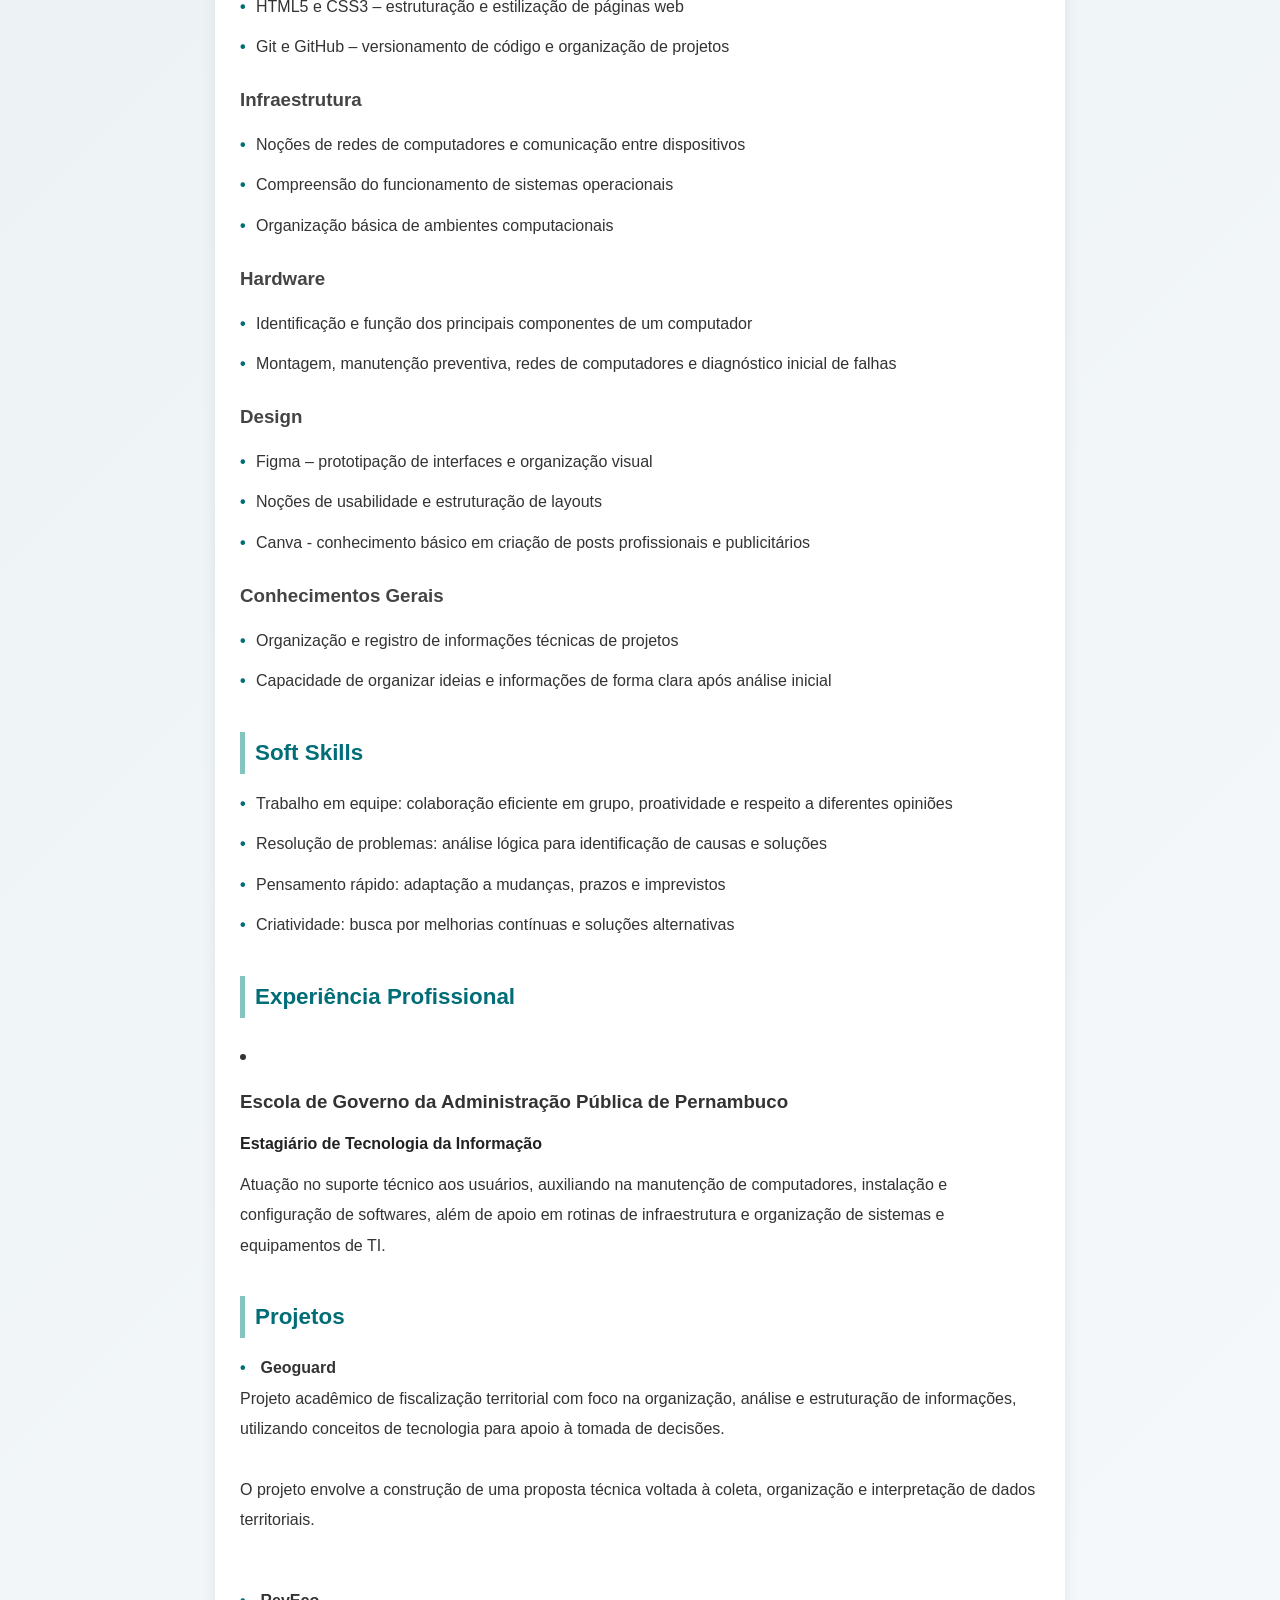
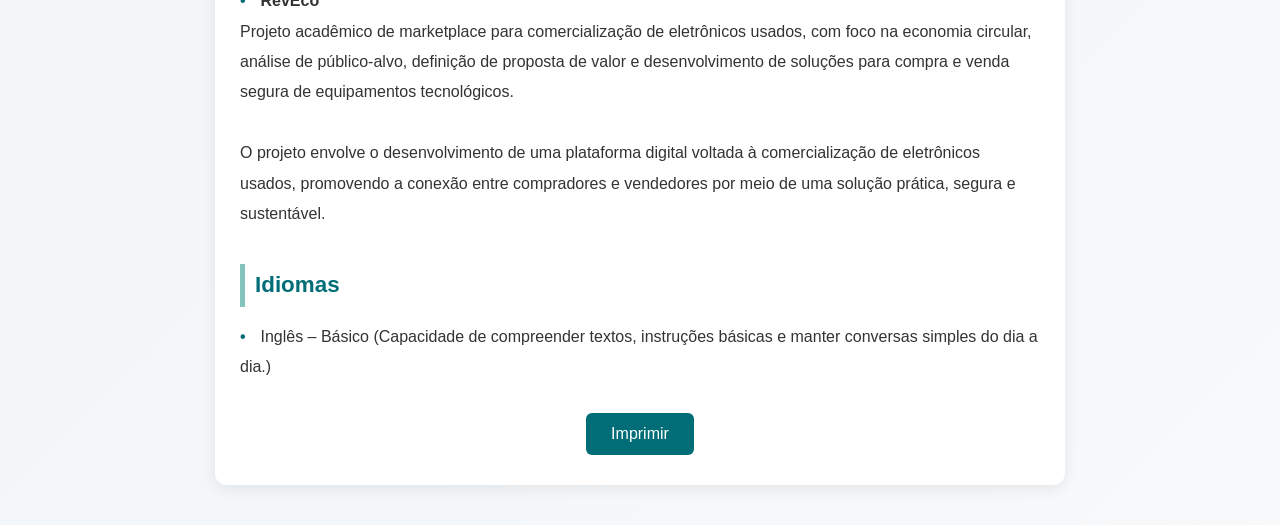
==== commit b8caef88: "Rename index.html.html to index.html" ====
--- a/index.html
+++ b/index.html
@@ -66,7 +66,7 @@
 <li>Noções de infraestrutura, redes e sistemas computacionais</li>
 <li>Conhecimentos de hardware e manutenção de computadores</li>
 <li>Organização de projetos e registros técnicos</li>
-<li>Automação com n8n e Agentes de Inteligência Artificial (em andamento)</li>
+<li>Automação com n8n e Agentes de Inteligência Artificial </li>
 <li>Python Desenvolvedor 2026 Do Zero a Inteligência Artificial (em andamento) </li>
 
 </ul>
@@ -185,6 +185,23 @@
 
 </li>
 
+</br>
+
+<li>
+
+<strong>RevEco</strong><br>
+
+
+Projeto acadêmico de marketplace para comercialização de eletrônicos usados, com foco na economia circular,
+análise de público-alvo, definição de proposta de valor e desenvolvimento de soluções para compra e venda segura de equipamentos tecnológicos.
+
+<br><br>
+
+O projeto envolve o desenvolvimento de uma plataforma digital voltada à comercialização de eletrônicos usados, 
+promovendo a conexão entre compradores e vendedores por meio de uma solução prática, segura e sustentável.
+
+</li>
+
 </ul>
 
 
@@ -210,4 +227,4 @@
 <script src="script.js"></script>
 
 </body>
-</html>+</html>
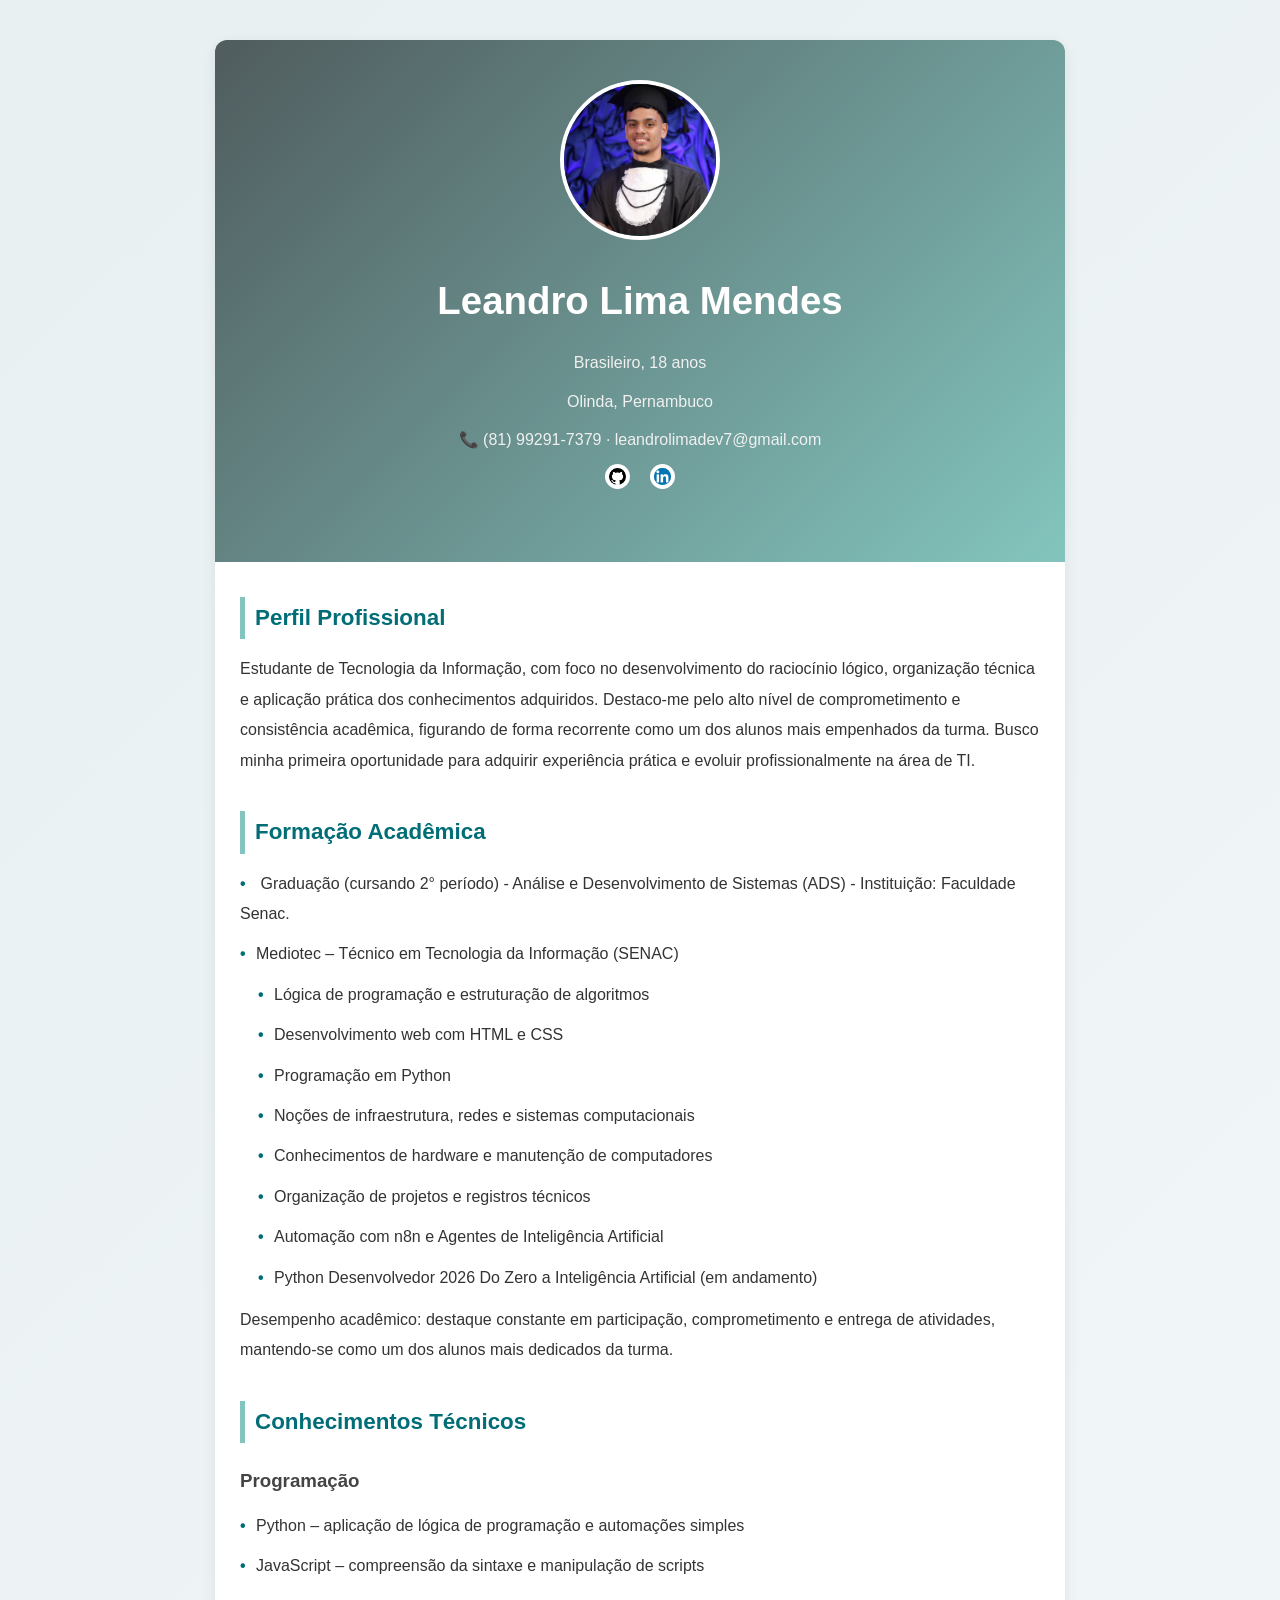
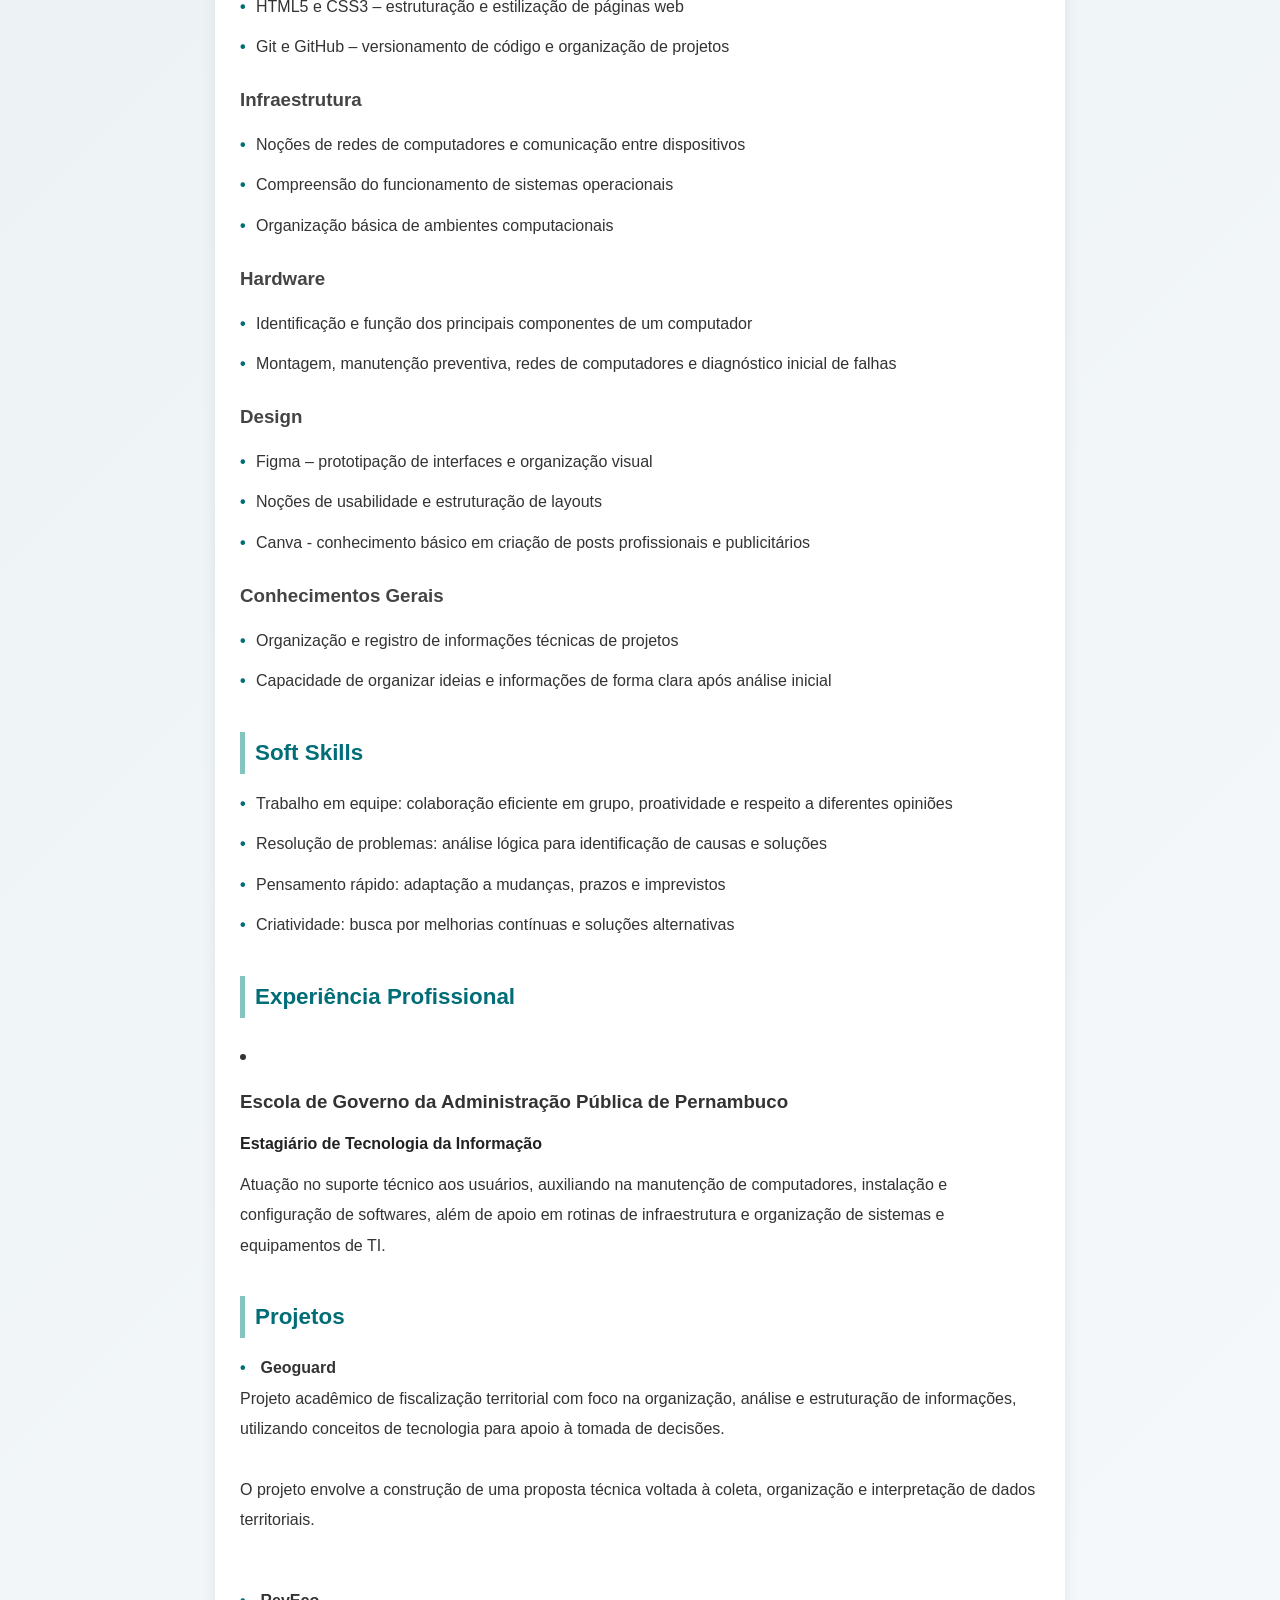
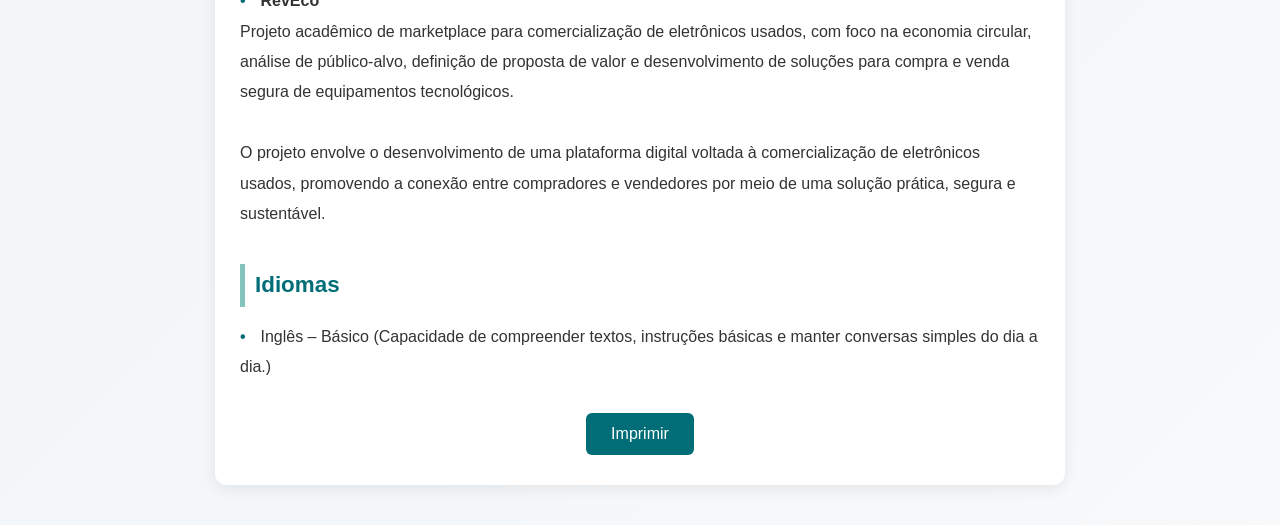
==== commit f8ee97bb: "Rename index.html.html to index.html" ====
--- a/index.html
+++ b/index.html
@@ -52,7 +52,7 @@
 
 <li>
 
-Graduação (cursando 1° período) - Análise e
+Graduação (cursando 2° período) - Análise e
 Desenvolvimento de Sistemas (ADS) - Instituição: Faculdade
 Senac.<br>
 
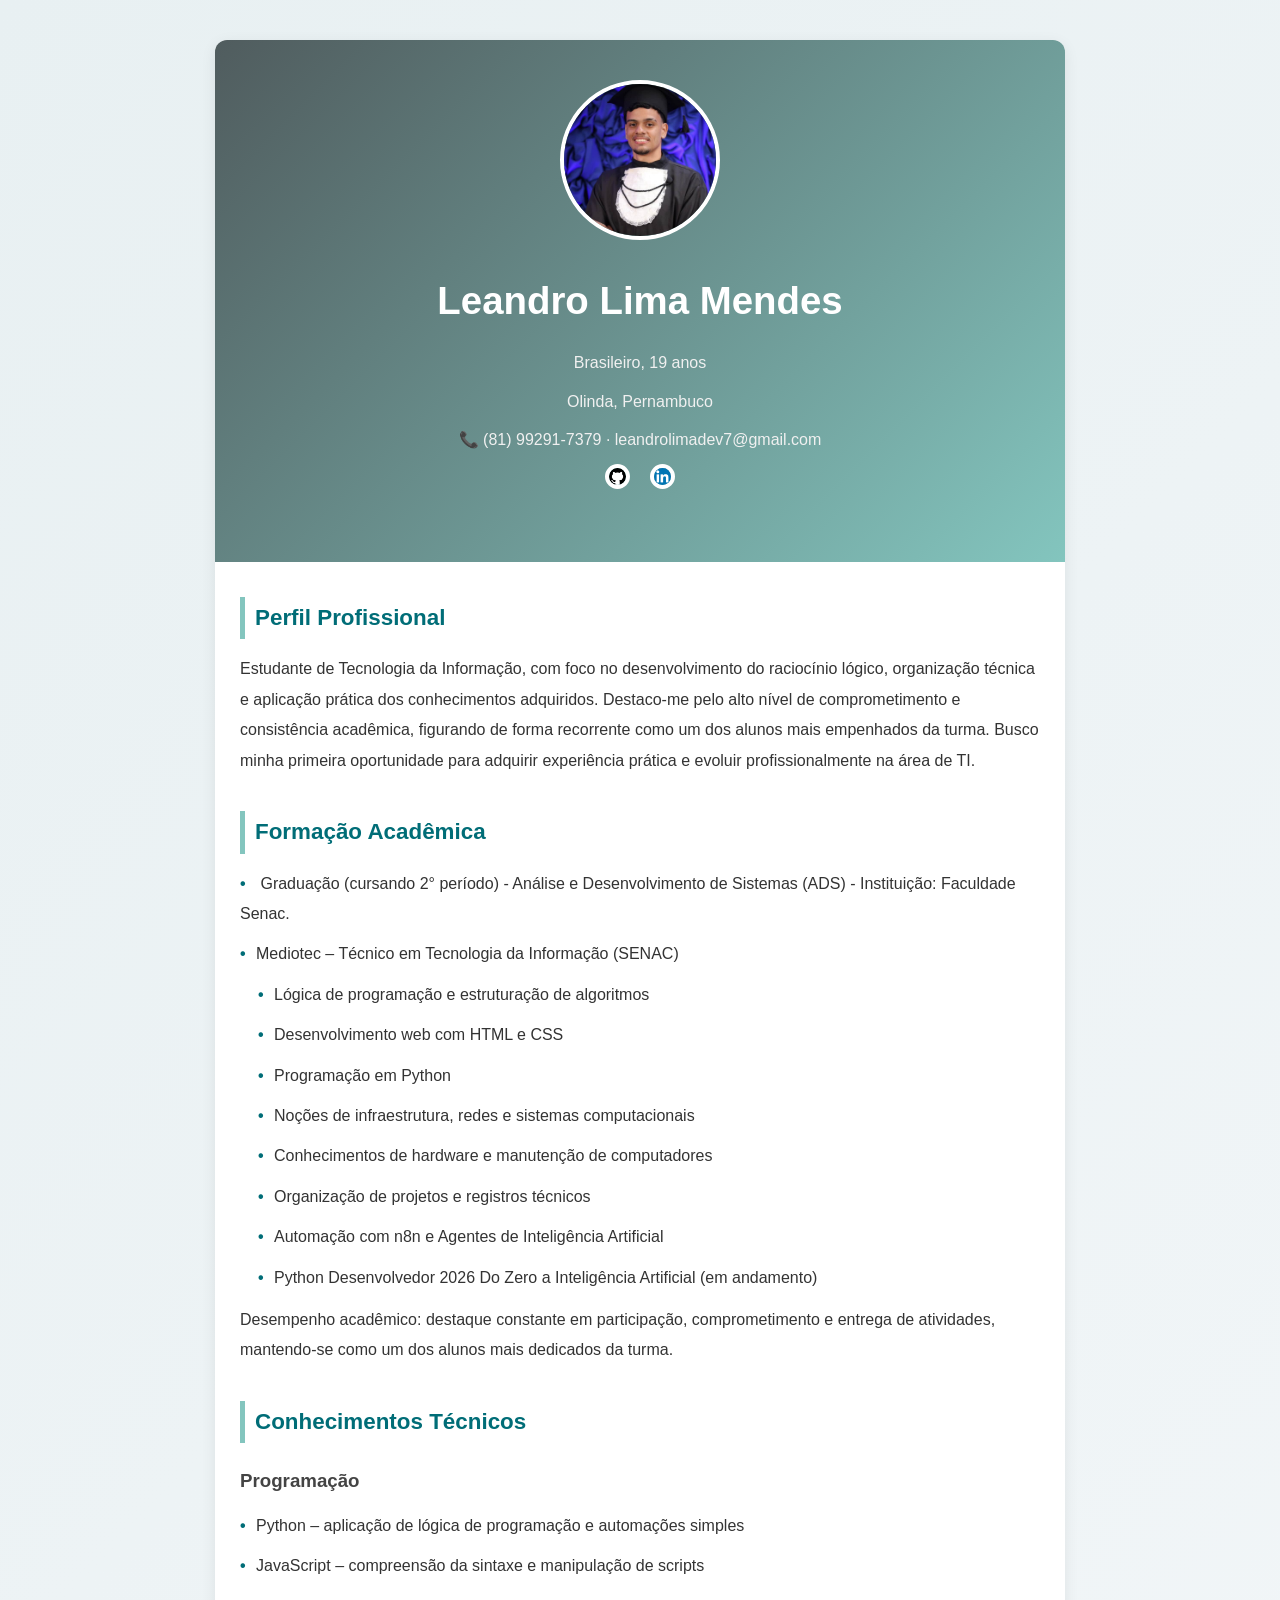
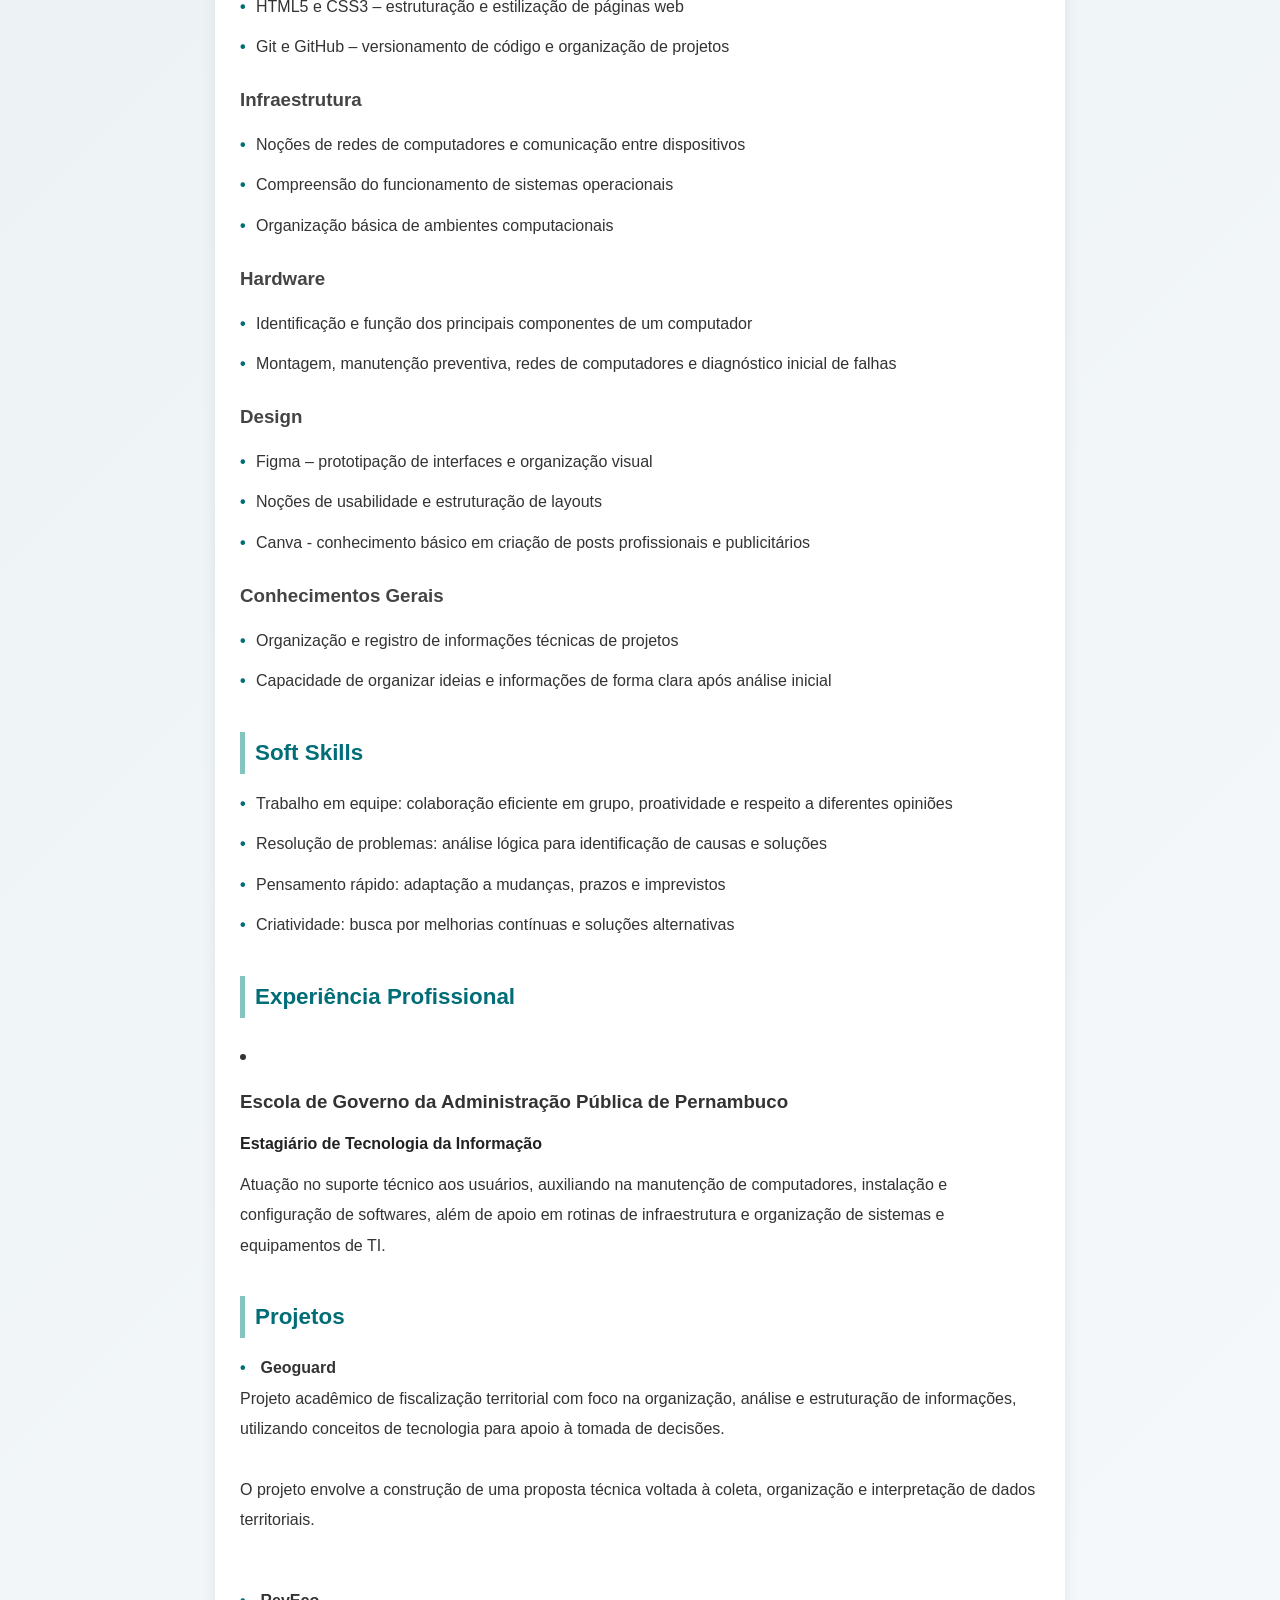
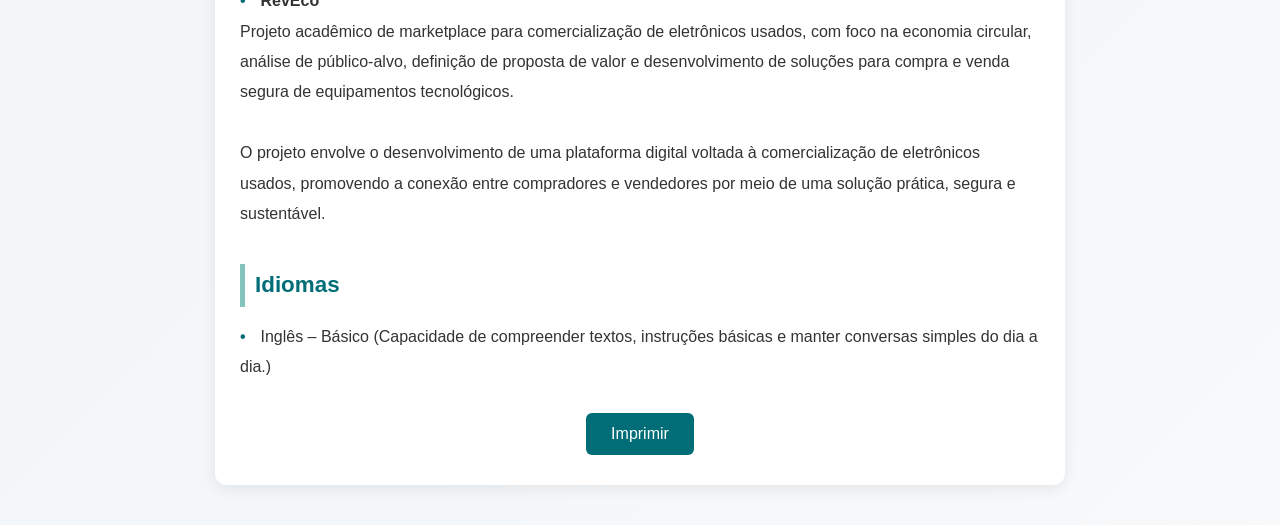
==== commit 75a6f000: "Add files via upload" ====
--- a/index.html
+++ b/index.html
@@ -16,7 +16,7 @@
 
     <h1>Leandro Lima Mendes</h1>
 
-    <p>Brasileiro, 18 anos</p>
+    <p>Brasileiro, 19 anos</p>
     <p>Olinda, Pernambuco</p>
     <p>📞 (81) 99291-7379 · leandrolimadev7@gmail.com</p>
 
@@ -227,4 +227,4 @@
 <script src="script.js"></script>
 
 </body>
-</html>
+</html>
